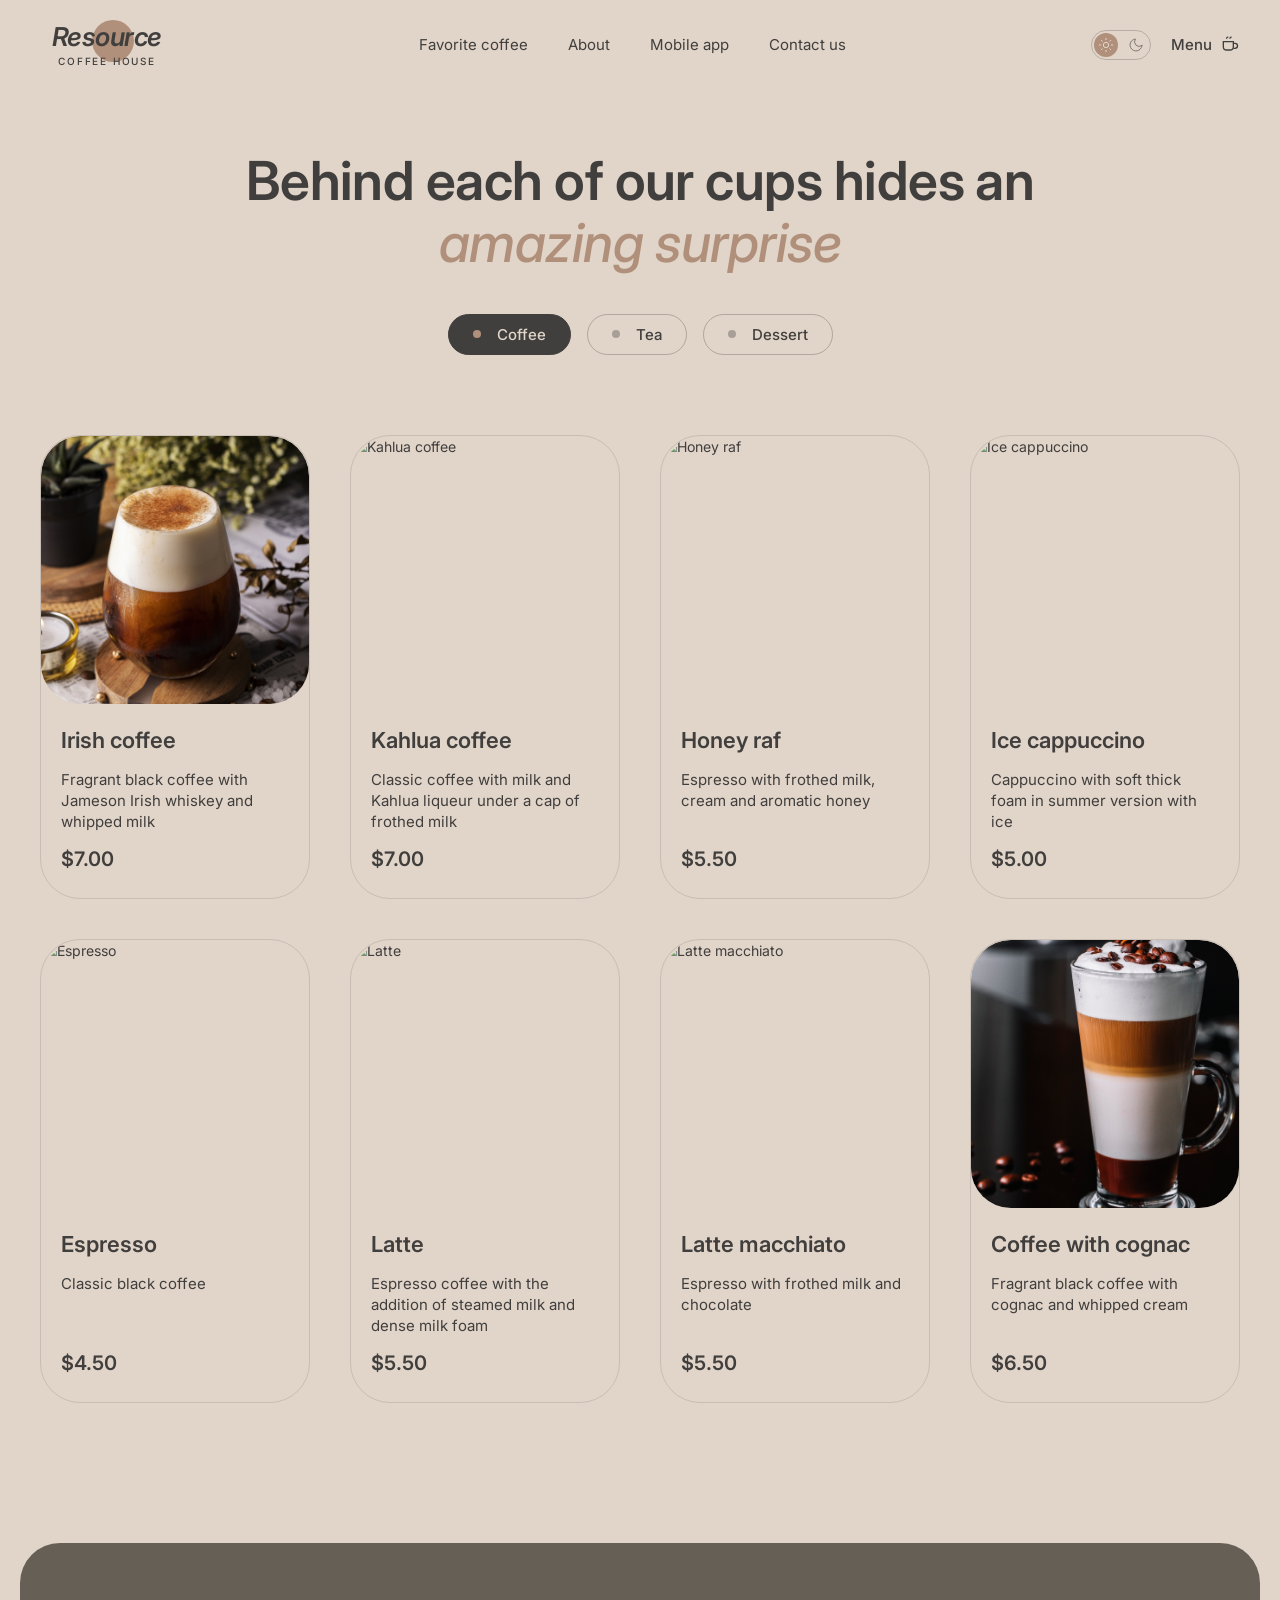
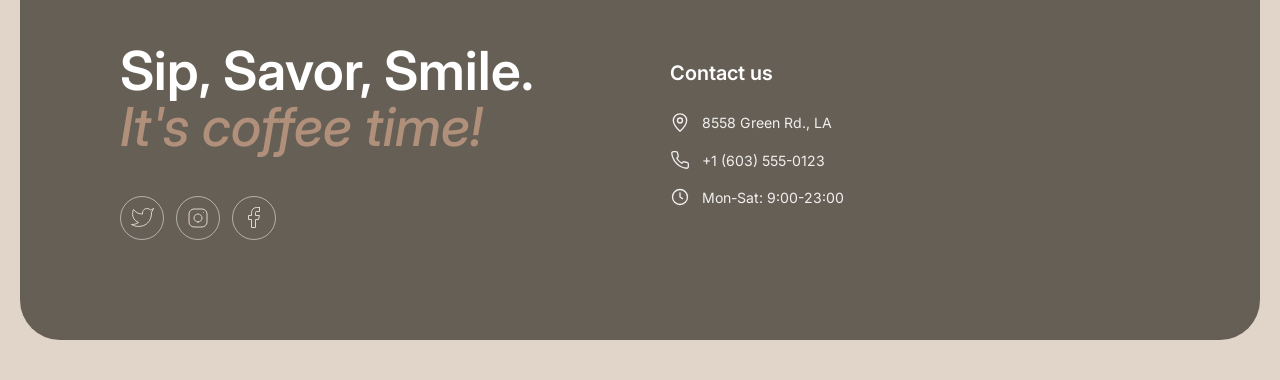
==== menu.html @ ab8a62c1 "fix: fixed link img" ====
<!doctype html>
<html lang="en" data-theme="light">
  <head>
    <meta charset="UTF-8" />
    <meta name="viewport" content="width=device-width, initial-scale=1.0" />
    <link rel="stylesheet" href="css/style.css" />
    <link rel="icon" type="image/ico" href="img/favicon-menu.ico" />

    <link rel="preconnect" href="https://fonts.googleapis.com" />
    <link rel="preconnect" href="https://fonts.gstatic.com" crossorigin />
    <link
      href="https://fonts.googleapis.com/css2?family=Inter:ital,wght@0,400;0,500;0,600;1,400;1,500;1,600&display=swap"
      rel="stylesheet"
    />

    <title>Menu — Coffee House</title>
  </head>

  <body>
    <!-- HEADER (тот же, что на главной; уберите aria-current, если не нужен) -->
    <header class="header" id="header">
      <div class="header__container container">
        <a
          href="index.html"
          class="header__logo"
          aria-label="Coffee House — на главную"
        >
          <span class="header__logo-name">Resource</span>
          <span class="header__logo-sub">coffee house</span>
        </a>

        <nav class="nav" id="nav" aria-label="Основная навигация">
          <ul class="nav__list">
            <li class="nav__item">
              <a href="menu.html" class="nav__link">Favorite coffee</a>
            </li>
            <li class="nav__item">
              <a href="index.html#about" class="nav__link">About</a>
            </li>
            <li class="nav__item">
              <a href="index.html#app" class="nav__link">Mobile app</a>
            </li>
            <li class="nav__item">
              <a href="index.html#contacts" class="nav__link">Contact us</a>
            </li>
            <li class="nav__item nav__item--menu">
              <a href="menu.html" class="nav__link" aria-label="Перейти в меню">
                <span class="header__menu-text">Menu</span>
                <svg
                  class="header__menu-icon header__menu-icon--cup"
                  width="20"
                  height="20"
                  viewBox="0 0 24 24"
                  fill="none"
                  aria-hidden="true"
                >
                  <path
                    d="M4 8h12v6a4 4 0 0 1-4 4H8a4 4 0 0 1-4-4V8z"
                    stroke="currentColor"
                    stroke-width="1.6"
                  />
                  <path
                    d="M16 10h2a3 3 0 0 1 0 6h-2"
                    stroke="currentColor"
                    stroke-width="1.6"
                  />
                  <path
                    d="M8 4c0-.8.6-1.5 1.5-1.5M12 4c0-.8.6-1.5 1.5-1.5"
                    stroke="currentColor"
                    stroke-width="1.4"
                    stroke-linecap="round"
                  />
                </svg>
              </a>
            </li>
          </ul>
        </nav>

        <div class="header__actions">
          <button
            class="theme-toggle"
            type="button"
            aria-label="Переключить тему"
            aria-pressed="false"
          >
            <span class="theme-toggle__track"
              ><span class="theme-toggle__thumb"></span
            ></span>
            <span class="theme-toggle__icons" aria-hidden="true">
              <svg
                class="theme-toggle__icon theme-toggle__icon--sun"
                width="16"
                height="16"
                viewBox="0 0 24 24"
                fill="none"
              >
                <circle
                  cx="12"
                  cy="12"
                  r="4"
                  stroke="currentColor"
                  stroke-width="1.5"
                />
                <path
                  d="M12 2v2M12 20v2M4.93 4.93l1.41 1.41M17.66 17.66l1.41 1.41M2 12h2M20 12h2M4.93 19.07l1.41-1.41M17.66 6.34l1.41-1.41"
                  stroke="currentColor"
                  stroke-width="1.5"
                  stroke-linecap="round"
                />
              </svg>
              <svg
                class="theme-toggle__icon theme-toggle__icon--moon"
                width="16"
                height="16"
                viewBox="0 0 24 24"
                fill="none"
              >
                <path
                  d="M21 12.79A9 9 0 1 1 11.21 3 7 7 0 0 0 21 12.79z"
                  stroke="currentColor"
                  stroke-width="1.5"
                  stroke-linecap="round"
                  stroke-linejoin="round"
                />
              </svg>
            </span>
          </button>
          <!-- 1) Десктоп: ссылка «Menu + чашка» (видна только ≥769px) -->
          <a
            href="menu.html"
            class="header__menu-link"
            aria-label="Перейти в меню"
          >
            <span class="header__menu-text">Menu</span>
            <svg
              class="header__menu-icon header__menu-icon--cup"
              width="20"
              height="20"
              viewBox="0 0 24 24"
              fill="none"
              aria-hidden="true"
            >
              <path
                d="M4 8h12v6a4 4 0 0 1-4 4H8a4 4 0 0 1-4-4V8z"
                stroke="currentColor"
                stroke-width="1.6"
              />
              <path
                d="M16 10h2a3 3 0 0 1 0 6h-2"
                stroke="currentColor"
                stroke-width="1.6"
              />
              <path
                d="M8 4c0-.8.6-1.5 1.5-1.5M12 4c0-.8.6-1.5 1.5-1.5"
                stroke="currentColor"
                stroke-width="1.4"
                stroke-linecap="round"
              />
            </svg>
          </a>

          <!-- 2) Мобиле/планшет: кнопка-бургер в круге (видна только ≤768px) -->
          <button
            type="button"
            class="header__burger"
            aria-label="Открыть меню навигации"
            aria-expanded="false"
            aria-controls="nav"
          >
            <svg
              class="header__burger-icon"
              width="18"
              height="14"
              viewBox="0 0 20 14"
              fill="none"
              aria-hidden="true"
            >
              <line
                class="header__burger-line header__burger-line--top"
                x1="1"
                y1="1"
                x2="19"
                y2="1"
                stroke="currentColor"
                stroke-width="1.6"
                stroke-linecap="round"
              />
              <line
                class="header__burger-line header__burger-line--mid"
                x1="1"
                y1="7"
                x2="19"
                y2="7"
                stroke="currentColor"
                stroke-width="1.6"
                stroke-linecap="round"
              />
              <line
                class="header__burger-line header__burger-line--bottom"
                x1="1"
                y1="13"
                x2="19"
                y2="13"
                stroke="currentColor"
                stroke-width="1.6"
                stroke-linecap="round"
              />
            </svg>
          </button>
        </div>
      </div>
    </header>

    <main>
      <!-- PAGE HEADER (заголовок и табы) -->
      <section class="menu-page" aria-labelledby="menu-page-title">
        <div class="container">
          <h1 class="menu-page__title" id="menu-page-title">
            Behind each of our cups hides an <em>amazing surprise</em>
          </h1>

          <!-- ТАБЫ -->
          <div class="tabs" data-tabs>
            <!-- Кнопки-табы -->
            <div class="tabs__nav" role="tablist" aria-label="Категории меню">
              <button
                class="tabs__btn is-active"
                type="button"
                role="tab"
                id="tab-coffee"
                aria-selected="true"
                aria-controls="panel-coffee"
                data-tab="coffee"
              >
                <span class="tabs__icon" aria-hidden="true"></span>
                Coffee
              </button>

              <button
                class="tabs__btn"
                type="button"
                role="tab"
                id="tab-tea"
                aria-selected="false"
                aria-controls="panel-tea"
                data-tab="tea"
                tabindex="-1"
              >
                <span class="tabs__icon" aria-hidden="true"></span>
                Tea
              </button>

              <button
                class="tabs__btn"
                type="button"
                role="tab"
                id="tab-dessert"
                aria-selected="false"
                aria-controls="panel-dessert"
                data-tab="dessert"
                tabindex="-1"
              >
                <span class="tabs__icon" aria-hidden="true"></span>
                Dessert
              </button>
            </div>

            <!-- ПАНЕЛИ -->

            <!-- Coffee -->
            <div
              class="tabs__panel is-active"
              id="panel-coffee"
              role="tabpanel"
              aria-labelledby="tab-coffee"
            >
              <ul class="menu-grid">
                <!-- 8 карточек Coffee -->
                <li
                  class="menu-card"
                  role="button"
                  tabindex="0"
                  data-modal-open
                  data-name="Irish coffee"
                  data-desc="Fragrant black coffee with Jameson Irish whiskey and whipped milk"
                  data-price="$7.00"
                  data-img="img/menu/coffee/irish-coffee.png"
                  data-sizes='["200 ml","300 ml","400 ml"]'
                  data-additives='["Sugar","Cinnamon","Syrup"]'
                  data-note="The cost is not final. Download our mobile app to see the final price and place your order. Earn loyalty points and enjoy your favorite coffee with up to 20% discount."
                >
                  <div class="menu-card__img-wrap">
                    <img
                      class="menu-card__img"
                      src="./img/menu/coffee/Irish-coffee.png"
                      alt="Irish coffee"
                      width="310"
                      height="310"
                      loading="lazy"
                    />
                  </div>
                  <div class="menu-card__body">
                    <h3 class="menu-card__title">Irish coffee</h3>
                    <p class="menu-card__desc">
                      Fragrant black coffee with Jameson Irish whiskey and
                      whipped milk
                    </p>
                    <p class="menu-card__price">$7.00</p>
                  </div>
                </li>

                <li
                  class="menu-card"
                  role="button"
                  tabindex="0"
                  data-modal-open
                  data-name="Irish coffee"
                  data-desc="Fragrant black coffee with Jameson Irish whiskey and whipped milk"
                  data-price="$7.00"
                  data-img="img/menu/coffee/irish-coffee.png"
                  data-sizes='["200 ml","300 ml","400 ml"]'
                  data-additives='["Sugar","Cinnamon","Syrup"]'
                  data-note="The cost is not final. Download our mobile app to see the final price and place your order. Earn loyalty points and enjoy your favorite coffee with up to 20% discount."
                >
                  <div class="menu-card__img-wrap">
                    <img
                      class="menu-card__img"
                      src="./img/menu/coffee/kahlua-coffee.png"
                      alt="Kahlua coffee"
                      width="310"
                      height="310"
                      loading="lazy"
                    />
                  </div>
                  <div class="menu-card__body">
                    <h3 class="menu-card__title">Kahlua coffee</h3>
                    <p class="menu-card__desc">
                      Classic coffee with milk and Kahlua liqueur under a cap of
                      frothed milk
                    </p>
                    <p class="menu-card__price">$7.00</p>
                  </div>
                </li>

                <li
                  class="menu-card"
                  role="button"
                  tabindex="0"
                  data-modal-open
                  data-name="Irish coffee"
                  data-desc="Fragrant black coffee with Jameson Irish whiskey and whipped milk"
                  data-price="$7.00"
                  data-img="img/menu/coffee/irish-coffee.png"
                  data-sizes='["200 ml","300 ml","400 ml"]'
                  data-additives='["Sugar","Cinnamon","Syrup"]'
                  data-note="The cost is not final. Download our mobile app to see the final price and place your order. Earn loyalty points and enjoy your favorite coffee with up to 20% discount."
                >
                  <div class="menu-card__img-wrap">
                    <img
                      class="menu-card__img"
                      src="./img/menu/coffee/honey-raf.png"
                      alt="Honey raf"
                      width="310"
                      height="310"
                      loading="lazy"
                    />
                  </div>
                  <div class="menu-card__body">
                    <h3 class="menu-card__title">Honey raf</h3>
                    <p class="menu-card__desc">
                      Espresso with frothed milk, cream and aromatic honey
                    </p>
                    <p class="menu-card__price">$5.50</p>
                  </div>
                </li>

                <li
                  class="menu-card"
                  role="button"
                  tabindex="0"
                  data-modal-open
                  data-name="Irish coffee"
                  data-desc="Fragrant black coffee with Jameson Irish whiskey and whipped milk"
                  data-price="$7.00"
                  data-img="img/menu/coffee/irish-coffee.png"
                  data-sizes='["200 ml","300 ml","400 ml"]'
                  data-additives='["Sugar","Cinnamon","Syrup"]'
                  data-note="The cost is not final. Download our mobile app to see the final price and place your order. Earn loyalty points and enjoy your favorite coffee with up to 20% discount."
                >
                  <div class="menu-card__img-wrap">
                    <img
                      class="menu-card__img"
                      src="./img/menu/coffee/ice-cappuccino.png"
                      alt="Ice cappuccino"
                      width="310"
                      height="310"
                      loading="lazy"
                    />
                  </div>
                  <div class="menu-card__body">
                    <h3 class="menu-card__title">Ice cappuccino</h3>
                    <p class="menu-card__desc">
                      Cappuccino with soft thick foam in summer version with ice
                    </p>
                    <p class="menu-card__price">$5.00</p>
                  </div>
                </li>

                <li
                  class="menu-card"
                  role="button"
                  tabindex="0"
                  data-modal-open
                  data-name="Irish coffee"
                  data-desc="Fragrant black coffee with Jameson Irish whiskey and whipped milk"
                  data-price="$7.00"
                  data-img="img/menu/coffee/irish-coffee.png"
                  data-sizes='["200 ml","300 ml","400 ml"]'
                  data-additives='["Sugar","Cinnamon","Syrup"]'
                  data-note="The cost is not final. Download our mobile app to see the final price and place your order. Earn loyalty points and enjoy your favorite coffee with up to 20% discount."
                >
                  <div class="menu-card__img-wrap">
                    <img
                      class="menu-card__img"
                      src="./img/menu/coffee/espresso.png"
                      alt="Espresso"
                      width="310"
                      height="310"
                      loading="lazy"
                    />
                  </div>
                  <div class="menu-card__body">
                    <h3 class="menu-card__title">Espresso</h3>
                    <p class="menu-card__desc">Classic black coffee</p>
                    <p class="menu-card__price">$4.50</p>
                  </div>
                </li>

                <li
                  class="menu-card"
                  role="button"
                  tabindex="0"
                  data-modal-open
                  data-name="Irish coffee"
                  data-desc="Fragrant black coffee with Jameson Irish whiskey and whipped milk"
                  data-price="$7.00"
                  data-img="img/menu/coffee/irish-coffee.png"
                  data-sizes='["200 ml","300 ml","400 ml"]'
                  data-additives='["Sugar","Cinnamon","Syrup"]'
                  data-note="The cost is not final. Download our mobile app to see the final price and place your order. Earn loyalty points and enjoy your favorite coffee with up to 20% discount."
                >
                  <div class="menu-card__img-wrap">
                    <img
                      class="menu-card__img"
                      src="./img/menu/coffee/latte.png"
                      alt="Latte"
                      width="310"
                      height="310"
                      loading="lazy"
                    />
                  </div>
                  <div class="menu-card__body">
                    <h3 class="menu-card__title">Latte</h3>
                    <p class="menu-card__desc">
                      Espresso coffee with the addition of steamed milk and
                      dense milk foam
                    </p>
                    <p class="menu-card__price">$5.50</p>
                  </div>
                </li>

                <li
                  class="menu-card"
                  role="button"
                  tabindex="0"
                  data-modal-open
                  data-name="Irish coffee"
                  data-desc="Fragrant black coffee with Jameson Irish whiskey and whipped milk"
                  data-price="$7.00"
                  data-img="img/menu/coffee/irish-coffee.png"
                  data-sizes='["200 ml","300 ml","400 ml"]'
                  data-additives='["Sugar","Cinnamon","Syrup"]'
                  data-note="The cost is not final. Download our mobile app to see the final price and place your order. Earn loyalty points and enjoy your favorite coffee with up to 20% discount."
                >
                  <div class="menu-card__img-wrap">
                    <img
                      class="menu-card__img"
                      src="./img/menu/coffee/latte-macchiato.png"
                      alt="Latte macchiato"
                      width="310"
                      height="310"
                      loading="lazy"
                    />
                  </div>
                  <div class="menu-card__body">
                    <h3 class="menu-card__title">Latte macchiato</h3>
                    <p class="menu-card__desc">
                      Espresso with frothed milk and chocolate
                    </p>
                    <p class="menu-card__price">$5.50</p>
                  </div>
                </li>

                <li
                  class="menu-card"
                  role="button"
                  tabindex="0"
                  data-modal-open
                  data-name="Irish coffee"
                  data-desc="Fragrant black coffee with Jameson Irish whiskey and whipped milk"
                  data-price="$7.00"
                  data-img="img/menu/coffee/irish-coffee.png"
                  data-sizes='["200 ml","300 ml","400 ml"]'
                  data-additives='["Sugar","Cinnamon","Syrup"]'
                  data-note="The cost is not final. Download our mobile app to see the final price and place your order. Earn loyalty points and enjoy your favorite coffee with up to 20% discount."
                >
                  <div class="menu-card__img-wrap">
                    <img
                      class="menu-card__img"
                      src="./img/menu/coffee/Coffee-with-cognac.png"
                      alt="Coffee with cognac"
                      width="310"
                      height="310"
                      loading="lazy"
                    />
                  </div>
                  <div class="menu-card__body">
                    <h3 class="menu-card__title">Coffee with cognac</h3>
                    <p class="menu-card__desc">
                      Fragrant black coffee with cognac and whipped cream
                    </p>
                    <p class="menu-card__price">$6.50</p>
                  </div>
                </li>
              </ul>
            </div>

            <!-- Tea -->
            <div
              class="tabs__panel"
              id="panel-tea"
              role="tabpanel"
              aria-labelledby="tab-tea"
              hidden
            >
              <ul class="menu-grid">
                <!-- Moroccан -->
                <li class="menu-card">
                  <div class="menu-card__img-wrap">
                    <img
                      class="menu-card__img"
                      src="img/menu/tea/moroccan.png"
                      alt="Moroccan tea"
                      width="310"
                      height="310"
                      loading="lazy"
                    />
                  </div>
                  <div class="menu-card__body">
                    <h3 class="menu-card__title">Moroccan</h3>
                    <p class="menu-card__desc">
                      Fragrant black tea with the addition of tangerine,
                      cinnamon, honey, lemon and mint
                    </p>
                    <p class="menu-card__price">$4.50</p>
                  </div>
                </li>

                <li
                  class="menu-card"
                  role="button"
                  tabindex="0"
                  data-modal-open
                  data-name="Irish coffee"
                  data-desc="Fragrant black coffee with Jameson Irish whiskey and whipped milk"
                  data-price="$7.00"
                  data-img="img/menu/coffee/irish-coffee.png"
                  data-sizes='["200 ml","300 ml","400 ml"]'
                  data-additives='["Sugar","Cinnamon","Syrup"]'
                  data-note="The cost is not final. Download our mobile app to see the final price and place your order. Earn loyalty points and enjoy your favorite coffee with up to 20% discount."
                >
                  <div class="menu-card__img-wrap">
                    <img
                      class="menu-card__img"
                      src="img/menu/tea/ginger.png"
                      alt="Ginger tea"
                      width="310"
                      height="310"
                      loading="lazy"
                    />
                  </div>
                  <div class="menu-card__body">
                    <h3 class="menu-card__title">Ginger</h3>
                    <p class="menu-card__desc">
                      Original black tea with fresh ginger, lemon and honey
                    </p>
                    <p class="menu-card__price">$5.00</p>
                  </div>
                </li>

                <li
                  class="menu-card"
                  role="button"
                  tabindex="0"
                  data-modal-open
                  data-name="Irish coffee"
                  data-desc="Fragrant black coffee with Jameson Irish whiskey and whipped milk"
                  data-price="$7.00"
                  data-img="img/menu/coffee/irish-coffee.png"
                  data-sizes='["200 ml","300 ml","400 ml"]'
                  data-additives='["Sugar","Cinnamon","Syrup"]'
                  data-note="The cost is not final. Download our mobile app to see the final price and place your order. Earn loyalty points and enjoy your favorite coffee with up to 20% discount."
                >
                  <div class="menu-card__img-wrap">
                    <img
                      class="menu-card__img"
                      src="img/menu/tea/cranberry.png"
                      alt="Cranberry tea"
                      width="310"
                      height="310"
                      loading="lazy"
                    />
                  </div>
                  <div class="menu-card__body">
                    <h3 class="menu-card__title">Cranberry</h3>
                    <p class="menu-card__desc">
                      Invigorating black tea with cranberry and honey
                    </p>
                    <p class="menu-card__price">$5.00</p>
                  </div>
                </li>

                <li
                  class="menu-card"
                  role="button"
                  tabindex="0"
                  data-modal-open
                  data-name="Irish coffee"
                  data-desc="Fragrant black coffee with Jameson Irish whiskey and whipped milk"
                  data-price="$7.00"
                  data-img="img/menu/coffee/irish-coffee.png"
                  data-sizes='["200 ml","300 ml","400 ml"]'
                  data-additives='["Sugar","Cinnamon","Syrup"]'
                  data-note="The cost is not final. Download our mobile app to see the final price and place your order. Earn loyalty points and enjoy your favorite coffee with up to 20% discount."
                >
                  <div class="menu-card__img-wrap">
                    <img
                      class="menu-card__img"
                      src="img/menu/tea/sea-buckthorn.png"
                      alt="Sea buckthorn tea"
                      width="310"
                      height="310"
                      loading="lazy"
                    />
                  </div>
                  <div class="menu-card__body">
                    <h3 class="menu-card__title">Sea buckthorn</h3>
                    <p class="menu-card__desc">
                      Toning sweet black tea with sea buckthorn, fresh thyme and
                      cinnamon
                    </p>
                    <p class="menu-card__price">$5.50</p>
                  </div>
                </li>
              </ul>
            </div>

            <!-- Dessert -->
            <div
              class="tabs__panel"
              id="panel-dessert"
              role="tabpanel"
              aria-labelledby="tab-dessert"
              hidden
            >
              <ul class="menu-grid">
                <!-- Marble cheesecake -->
                <li
                  class="menu-card"
                  role="button"
                  tabindex="0"
                  data-modal-open
                  data-name="Irish coffee"
                  data-desc="Fragrant black coffee with Jameson Irish whiskey and whipped milk"
                  data-price="$7.00"
                  data-img="img/menu/coffee/irish-coffee.png"
                  data-sizes='["200 ml","300 ml","400 ml"]'
                  data-additives='["Sugar","Cinnamon","Syrup"]'
                  data-note="The cost is not final. Download our mobile app to see the final price and place your order. Earn loyalty points and enjoy your favorite coffee with up to 20% discount."
                >
                  <div class="menu-card__img-wrap">
                    <img
                      class="menu-card__img"
                      src="img/menu/dessert/marble-cheesecake.png"
                      alt="Marble cheesecake"
                      width="310"
                      height="310"
                      loading="lazy"
                    />
                  </div>
                  <div class="menu-card__body">
                    <h3 class="menu-card__title">Marble cheesecake</h3>
                    <p class="menu-card__desc">
                      Philadelphia cheese with lemon zest on a light sponge cake
                      and red currant jam
                    </p>
                    <p class="menu-card__price">$3.50</p>
                  </div>
                </li>

                <li
                  class="menu-card"
                  role="button"
                  tabindex="0"
                  data-modal-open
                  data-name="Irish coffee"
                  data-desc="Fragrant black coffee with Jameson Irish whiskey and whipped milk"
                  data-price="$7.00"
                  data-img="img/menu/coffee/irish-coffee.png"
                  data-sizes='["200 ml","300 ml","400 ml"]'
                  data-additives='["Sugar","Cinnamon","Syrup"]'
                  data-note="The cost is not final. Download our mobile app to see the final price and place your order. Earn loyalty points and enjoy your favorite coffee with up to 20% discount."
                >
                  <div class="menu-card__img-wrap">
                    <img
                      class="menu-card__img"
                      src="img/menu/dessert/red-velvet.png"
                      alt="Red velvet"
                      width="310"
                      height="310"
                      loading="lazy"
                    />
                  </div>
                  <div class="menu-card__body">
                    <h3 class="menu-card__title">Red velvet</h3>
                    <p class="menu-card__desc">
                      Layer cake with cream cheese frosting
                    </p>
                    <p class="menu-card__price">$4.00</p>
                  </div>
                </li>

                <li
                  class="menu-card"
                  role="button"
                  tabindex="0"
                  data-modal-open
                  data-name="Irish coffee"
                  data-desc="Fragrant black coffee with Jameson Irish whiskey and whipped milk"
                  data-price="$7.00"
                  data-img="img/menu/coffee/irish-coffee.png"
                  data-sizes='["200 ml","300 ml","400 ml"]'
                  data-additives='["Sugar","Cinnamon","Syrup"]'
                  data-note="The cost is not final. Download our mobile app to see the final price and place your order. Earn loyalty points and enjoy your favorite coffee with up to 20% discount."
                >
                  <div class="menu-card__img-wrap">
                    <img
                      class="menu-card__img"
                      src="img/menu/dessert/cheesecakes.png"
                      alt="Cheesecakes"
                      width="310"
                      height="310"
                      loading="lazy"
                    />
                  </div>
                  <div class="menu-card__body">
                    <h3 class="menu-card__title">Cheesecakes</h3>
                    <p class="menu-card__desc">
                      Soft cottage cheese pancakes with sour cream and fresh
                      berries and sprinkled with powdered sugar
                    </p>
                    <p class="menu-card__price">$4.50</p>
                  </div>
                </li>

                <li
                  class="menu-card"
                  role="button"
                  tabindex="0"
                  data-modal-open
                  data-name="Irish coffee"
                  data-desc="Fragrant black coffee with Jameson Irish whiskey and whipped milk"
                  data-price="$7.00"
                  data-img="img/menu/coffee/irish-coffee.png"
                  data-sizes='["200 ml","300 ml","400 ml"]'
                  data-additives='["Sugar","Cinnamon","Syrup"]'
                  data-note="The cost is not final. Download our mobile app to see the final price and place your order. Earn loyalty points and enjoy your favorite coffee with up to 20% discount."
                >
                  <div class="menu-card__img-wrap">
                    <img
                      class="menu-card__img"
                      src="img/menu/dessert/creme-brulee.png"
                      alt="Creme brulee"
                      width="310"
                      height="310"
                      loading="lazy"
                    />
                  </div>
                  <div class="menu-card__body">
                    <h3 class="menu-card__title">Creme brulee</h3>
                    <p class="menu-card__desc">
                      Delicate creamy dessert in a caramel basket with wild
                      berries
                    </p>
                    <p class="menu-card__price">$4.00</p>
                  </div>
                </li>
                <li class="menu-card">
                  <div class="menu-card__img-wrap">
                    <img
                      class="menu-card__img"
                      src="img/menu/dessert/pancakes.png"
                      alt="Cheesecakes"
                      width="310"
                      height="310"
                      loading="lazy"
                    />
                  </div>
                  <div class="menu-card__body">
                    <h3 class="menu-card__title">Pancakes</h3>
                    <p class="menu-card__desc">
                      Tender pancakes with strawberry jam and fresh strawberries
                    </p>
                    <p class="menu-card__price">$4.50</p>
                  </div>
                </li>
                <li
                  class="menu-card"
                  role="button"
                  tabindex="0"
                  data-modal-open
                  data-name="Irish coffee"
                  data-desc="Fragrant black coffee with Jameson Irish whiskey and whipped milk"
                  data-price="$7.00"
                  data-img="img/menu/coffee/irish-coffee.png"
                  data-sizes='["200 ml","300 ml","400 ml"]'
                  data-additives='["Sugar","Cinnamon","Syrup"]'
                  data-note="The cost is not final. Download our mobile app to see the final price and place your order. Earn loyalty points and enjoy your favorite coffee with up to 20% discount."
                >
                  <div class="menu-card__img-wrap">
                    <img
                      class="menu-card__img"
                      src="img/menu/dessert/honey-cake.png"
                      alt="honey-cake"
                      width="310"
                      height="310"
                      loading="lazy"
                    />
                  </div>
                  <div class="menu-card__body">
                    <h3 class="menu-card__title">Honey cake</h3>
                    <p class="menu-card__desc">
                      Classic honey cake with delicate custard
                    </p>
                    <p class="menu-card__price">$4.50</p>
                  </div>
                </li>
                <li
                  class="menu-card"
                  role="button"
                  tabindex="0"
                  data-modal-open
                  data-name="Irish coffee"
                  data-desc="Fragrant black coffee with Jameson Irish whiskey and whipped milk"
                  data-price="$7.00"
                  data-img="img/menu/coffee/irish-coffee.png"
                  data-sizes='["200 ml","300 ml","400 ml"]'
                  data-additives='["Sugar","Cinnamon","Syrup"]'
                  data-note="The cost is not final. Download our mobile app to see the final price and place your order. Earn loyalty points and enjoy your favorite coffee with up to 20% discount."
                >
                  <div class="menu-card__img-wrap">
                    <img
                      class="menu-card__img"
                      src="img/menu/dessert/cheesecakes.png"
                      alt="Cheesecakes"
                      width="310"
                      height="310"
                      loading="lazy"
                    />
                  </div>
                  <div class="menu-card__body">
                    <h3 class="menu-card__title">Chocolate cake</h3>
                    <p class="menu-card__desc">
                      Cake with hot chocolate filling and nuts with dried
                      apricots
                    </p>
                    <p class="menu-card__price">$5.50</p>
                  </div>
                </li>
                <li
                  class="menu-card"
                  role="button"
                  tabindex="0"
                  data-modal-open
                  data-name="Irish coffee"
                  data-desc="Fragrant black coffee with Jameson Irish whiskey and whipped milk"
                  data-price="$7.00"
                  data-img="img/menu/coffee/irish-coffee.png"
                  data-sizes='["200 ml","300 ml","400 ml"]'
                  data-additives='["Sugar","Cinnamon","Syrup"]'
                  data-note="The cost is not final. Download our mobile app to see the final price and place your order. Earn loyalty points and enjoy your favorite coffee with up to 20% discount."
                >
                  <div class="menu-card__img-wrap">
                    <img
                      class="menu-card__img"
                      src="img/menu/dessert/black-forest.png"
                      alt="Cheesecakes"
                      width="310"
                      height="310"
                      loading="lazy"
                    />
                  </div>
                  <div class="menu-card__body">
                    <h3 class="menu-card__title">Black forest</h3>
                    <p class="menu-card__desc">
                      A combination of thin sponge cake with cherry jam and
                      light chocolate mousse
                    </p>
                    <p class="menu-card__price">$6.50</p>
                  </div>
                </li>
              </ul>
            </div>
            <!-- Кнопка "Показать ещё" -->
            <div class="menu-page__more" data-more>
              <button
                type="button"
                class="menu-page__more-btn"
                aria-label="Показать ещё"
                aria-expanded="false"
              >
                <svg
                  class="menu-page__more-icon"
                  width="24"
                  height="24"
                  viewBox="0 0 24 24"
                  fill="none"
                  aria-hidden="true"
                >
                  <path
                    d="M21 12a9 9 0 1 1-3-6.7"
                    stroke="currentColor"
                    stroke-width="1.6"
                    stroke-linecap="round"
                  />
                  <path
                    d="M21 4v5h-5"
                    stroke="currentColor"
                    stroke-width="1.6"
                    stroke-linecap="round"
                    stroke-linejoin="round"
                  />
                </svg>
              </button>
            </div>
          </div>
        </div>
      </section>
    </main>

    <!-- FOOTER — тот же, что на главной -->
    <footer class="footer" id="contacts">
      <div class="container footer__inner">
        <!-- Левая колонка: слоган + соцсети -->
        <div class="footer__left">
          <p class="footer__slogan">
            Sip, Savor, Smile.<br />
            <em>It's coffee time!</em>
          </p>

          <ul class="footer__socials" aria-label="Мы в соцсетях">
            <li>
              <a href="#" class="footer__social" aria-label="Twitter">
                <svg
                  width="23"
                  height="19"
                  viewBox="0 0 23 19"
                  fill="none"
                  xmlns="http://www.w3.org/2000/svg"
                >
                  <path
                    d="M22.5 0.510056C22.5 0.510056 20.4821 1.70217 19.36 2.04006C18.7577 1.34757 17.9573 0.856748 17.067 0.633982C16.1767 0.411216 15.2395 0.467251 14.3821 0.794509C13.5247 1.12177 12.7884 1.70446 12.273 2.46377C11.7575 3.22309 11.4877 4.12239 11.5 5.04006V6.04006C9.74263 6.08562 8.00127 5.69587 6.43101 4.9055C4.86074 4.11513 3.51032 2.94869 2.5 1.51006C2.5 1.51006 -1.5 10.5101 7.5 14.5101C5.44053 15.908 2.98716 16.609 0.5 16.5101C9.5 21.5101 20.5 16.5101 20.5 5.01006C20.4991 4.73151 20.4723 4.45365 20.42 4.18006C21.4406 3.17355 22.5 0.510056 22.5 0.510056Z"
                    stroke="#E1D4C9"
                    stroke-linecap="round"
                    stroke-linejoin="round"
                  />
                </svg>
              </a>
            </li>
            <li>
              <a href="#" class="footer__social" aria-label="Instagram">
                <svg
                  width="24"
                  height="24"
                  viewBox="0 0 24 24"
                  fill="none"
                  xmlns="http://www.w3.org/2000/svg"
                >
                  <path
                    d="M12 16C14.2091 16 16 14.2091 16 12C16 9.79086 14.2091 8 12 8C9.79086 8 8 9.79086 8 12C8 14.2091 9.79086 16 12 16Z"
                    stroke="#E1D4C9"
                    stroke-linecap="round"
                    stroke-linejoin="round"
                  />
                  <path
                    d="M3 16V8C3 5.23858 5.23858 3 8 3H16C18.7614 3 21 5.23858 21 8V16C21 18.7614 18.7614 21 16 21H8C5.23858 21 3 18.7614 3 16Z"
                    stroke="#E1D4C9"
                  />
                  <path
                    d="M17.5 6.51L17.51 6.49889"
                    stroke="#E1D4C9"
                    stroke-linecap="round"
                    stroke-linejoin="round"
                  />
                </svg>
              </a>
            </li>
            <li>
              <a href="#" class="footer__social" aria-label="Facebook">
                <svg
                  width="12"
                  height="21"
                  viewBox="0 0 12 21"
                  fill="none"
                  xmlns="http://www.w3.org/2000/svg"
                >
                  <path
                    d="M11.5 0.5H8.5C7.17392 0.5 5.90215 1.02678 4.96447 1.96447C4.02678 2.90215 3.5 4.17392 3.5 5.5V8.5H0.5V12.5H3.5V20.5H7.5V12.5H10.5L11.5 8.5H7.5V5.5C7.5 5.23478 7.60536 4.98043 7.79289 4.79289C7.98043 4.60536 8.23478 4.5 8.5 4.5H11.5V0.5Z"
                    stroke="#E1D4C9"
                    stroke-linecap="round"
                    stroke-linejoin="round"
                  />
                </svg>
              </a>
            </li>
          </ul>
        </div>

        <!-- Правая колонка: контакты -->
        <div class="footer__contacts">
          <h3 class="footer__title">Contact us</h3>

          <ul class="footer__list">
            <li>
              <svg
                class="footer__icon"
                width="20"
                height="20"
                viewBox="0 0 24 24"
                fill="none"
                aria-hidden="true"
              >
                <path
                  d="M12 22s8-7.58 8-13a8 8 0 1 0-16 0c0 5.42 8 13 8 13z"
                  stroke="currentColor"
                  stroke-width="1.6"
                  stroke-linejoin="round"
                />
                <circle
                  cx="12"
                  cy="9"
                  r="3"
                  stroke="currentColor"
                  stroke-width="1.6"
                />
              </svg>
              <span>8558 Green Rd., LA</span>
            </li>
            <li>
              <svg
                class="footer__icon"
                width="20"
                height="20"
                viewBox="0 0 24 24"
                fill="none"
                aria-hidden="true"
              >
                <path
                  d="M22 16.92v3a2 2 0 0 1-2.18 2 19.79 19.79 0 0 1-8.63-3.07 19.5 19.5 0 0 1-6-6 19.79 19.79 0 0 1-3.07-8.67A2 2 0 0 1 4.11 2h3a2 2 0 0 1 2 1.72c.13.96.36 1.9.7 2.81a2 2 0 0 1-.45 2.11L8.09 9.91a16 16 0 0 0 6 6l1.27-1.27a2 2 0 0 1 2.11-.45c.91.34 1.85.57 2.81.7A2 2 0 0 1 22 16.92z"
                  stroke="currentColor"
                  stroke-width="1.6"
                  stroke-linejoin="round"
                />
              </svg>
              <a href="tel:+16035550123">+1 (603) 555-0123</a>
            </li>
            <li>
              <svg
                class="footer__icon"
                width="20"
                height="20"
                viewBox="0 0 24 24"
                fill="none"
                aria-hidden="true"
              >
                <circle
                  cx="12"
                  cy="12"
                  r="9"
                  stroke="currentColor"
                  stroke-width="1.6"
                />
                <path
                  d="M12 7v5l3 2"
                  stroke="currentColor"
                  stroke-width="1.6"
                  stroke-linecap="round"
                />
              </svg>
              <span>Mon-Sat: 9:00-23:00</span>
            </li>
          </ul>
        </div>
      </div>
    </footer>

    <script src="js/theme.js"></script>
    <script src="js/burger.js"></script>
    <script src="js/slider.js"></script>
    <script src="js/tabs.js"></script>
    <script src="js/menu-more.js"></script>
  </body>
</html>
---- css/style.css ----
:root {
  --color-bg: #E1D4C9;
  --color-text: #403F3D;
  --color-footer: #665F55;
  --color-accent: #B0907A;
  --color-white: #FFFFFF;
  --color-border: rgba(64, 63, 61, .25);
  --color-border-soft: rgba(64, 63, 61, .3);
  --color-hover-bg: rgba(64, 63, 61, .08)
  --color-card-bg: transparent;
  --color-btn-bg: #FFFFFF;
  --color-btn-text: #403F3D;
  --color-card-border: rgba(64, 63, 61, .15);
  --slider-dot-bg: rgba(64, 63, 61, .25);
  --slider-dot-bg-active: #403F3D;
  --hero-overlay: rgba(0, 0, 0, .75);
  --shadow-card: 0 12px 24px rgba(64, 63, 61, .08);
}

[data-theme=dark] {
  --color-bg: #292826;
  --color-text: #E1D4C9;
  --color-footer: #665F55;
  --color-accent: #B0907A;
  --color-white: #FFFFFF;
  --color-border: rgba(225, 212, 201, .25);
  --color-border-soft: rgba(225, 212, 201, .3);
  --color-hover-bg: rgba(225, 212, 201, .08);
  --color-card-bg: transparent;
  --color-btn-bg: #E1D4C9;
  --color-btn-text: #403F3D;
  --color-card-border: rgba(225, 212, 201, .2);
  --slider-dot-bg: rgba(225, 212, 201, .3);
  --slider-dot-bg-active: #E1D4C9;
  --hero-overlay: rgba(0, 0, 0, .55);
  --shadow-card: 0 12px 24px rgba(0, 0, 0, .25);
}

*,
*::before,
*::after {
  box-sizing: border-box;
}

html {
  scroll-behavior: smooth;
}

body {
  margin: 0;
  font-family: "Inter", system-ui, sans-serif;
  font-size: clamp(14px, 1.1vw, 16px);
  line-height: 1.5;
  color: var(--color-text);
  background-color: var(--color-bg);
  -webkit-font-smoothing: antialiased;
  overflow-x: hidden;
  transition: background-color 0.3s ease, color 0.3s ease;
}

.header,
.footer,
.menu-card,
.nav__link,
.header__logo,
.store-btn,
.hero__btn,
.slider__btn,
.slider__dot,
.theme-toggle {
  transition: background-color 0.3s ease, color 0.3s ease, border-color 0.3s ease;
}

img {
  max-width: 100%;
  height: auto;
  display: block;
}

ul, ol {
  margin: 0;
  padding: 0;
  list-style: none;
}

h1, h2, h3, h4, p {
  margin: 0;
}

a {
  color: inherit;
  text-decoration: none;
}

button {
  font-family: inherit;
  cursor: pointer;
  border: none;
  background: none;
  color: inherit;
}

em {
  font-style: italic;
  font-weight: 500;
  color: var(--color-accent);
}

.container {
  width: 100%;
  max-width: 1440px;
  margin: 0 auto;
  padding: 0 40px;
}

@media (max-width: 768px) {
  .container {
    padding: 0 24px;
  }
}
@media (max-width: 380px) {
  .container {
    padding: 0 16px;
  }
}
.header {
  position: relative;
  top: 0;
  z-index: 110;
  background: var(--color-bg);
  padding: 20px 0;
}
.header__container {
  width: 100%;
  max-width: 1440px;
  margin: 0 auto;
  padding: 0 40px;
  display: flex;
  align-items: center;
  justify-content: space-between;
  gap: 40px;
}
.header__logo {
  position: relative;
  display: inline-flex;
  flex-direction: column;
  align-items: center;
  line-height: 1;
  flex-shrink: 0;
  color: var(--color-text);
  text-decoration: none;
  padding: 4px 12px;
}
.header__logo::before {
  content: "";
  position: absolute;
  top: 0;
  right: 40px;
  width: 42px;
  height: 42px;
  background: var(--color-accent);
  border-radius: 50%;
  z-index: 110;
}
.header__logo-name {
  position: relative;
  z-index: 110;
  font-size: 26px;
  font-weight: 600;
  font-style: italic;
  letter-spacing: -0.02em;
  color: var(--color-text);
}
.header__logo-sub {
  position: relative;
  z-index: 110;
  margin-top: 6px;
  font-size: 10px;
  font-weight: 500;
  letter-spacing: 0.18em;
  text-transform: uppercase;
  color: var(--color-text);
}
.header__actions {
  display: flex;
  align-items: center;
  gap: 20px;
  flex-shrink: 0;
}
.header__menu-link {
  display: inline-flex;
  align-items: center;
  gap: 8px;
  padding: 0;
  font-size: 15px;
  font-weight: 500;
  color: var(--color-text);
  text-decoration: none;
  background: none;
  border: none;
  transition: color 0.2s ease;
}
.header__menu-link:hover {
  color: var(--color-accent);
}
.header__menu-link:focus-visible {
  outline: 2px solid var(--color-accent);
  outline-offset: 4px;
  border-radius: 4px;
}
.header__menu-icon {
  flex-shrink: 0;
}
.header__burger {
  display: none;
  align-items: center;
  justify-content: center;
  width: 44px;
  height: 44px;
  border-radius: 50%;
  border: 1px solid var(--color-border-soft);
  background: transparent;
  color: var(--color-text);
  padding: 0;
  cursor: pointer;
  transition: background 0.2s ease, color 0.2s ease, border-color 0.2s ease;
}
.header__burger svg {
  display: block;
}
.header__burger:hover {
  background: var(--color-hover-bg);
  border-color: var(--color-text);
}
.header__burger:focus-visible {
  outline: 2px solid var(--color-accent);
  outline-offset: 3px;
}
.header__burger-icon {
  display: block;
  transition: transform 0.3s ease;
}
.header__burger-line {
  transition: transform 0.3s ease, opacity 0.3s ease;
  transform-origin: 10px 7px;
}
.header__burger.is-active .header__burger-line {
  transform-box: fill-box;
  transform-origin: center;
  transition: transform 0.3s ease, opacity 0.3s ease;
}
.header__burger.is-active .header__burger-line--top {
  transform: translateX(0px) translateY(6px) rotate(45deg);
}
.header__burger.is-active .header__burger-line--mid {
  opacity: 0;
}
.header__burger.is-active .header__burger-line--bottom {
  transform: translateX(0px) translateY(-5px) rotate(-45deg);
}
@media (max-width: 768px) {
  .header {
    padding: 16px 0;
  }
  .header__logo-name {
    font-size: 18px;
  }
  .header__logo-sub {
    font-size: 10px;
  }
  .header__actions {
    gap: 16px;
  }
}
@media (max-width: 380px) {
  .header {
    padding: 14px 0;
  }
  .header__logo-name {
    font-size: 16px;
  }
  .header__logo-sub {
    font-size: 9px;
  }
  .header__actions {
    gap: 12px;
  }
}

.nav__item--menu {
  display: none;
}
.nav__list {
  display: flex;
  align-items: center;
  gap: 40px;
}
.nav__link {
  font-size: 15px;
  font-weight: 400;
  color: var(--color-text);
  position: relative;
  transition: color 0.2s ease;
}
.nav__link::after {
  content: "";
  position: absolute;
  left: 0;
  bottom: -4px;
  width: 100%;
  height: 1px;
  background: var(--color-accent);
  transform: scaleX(0);
  transform-origin: right;
  transition: transform 0.25s ease;
}
.nav__link:hover {
  color: var(--color-accent);
}
.nav__link:hover::after {
  transform: scaleX(1);
  transform-origin: left;
}
.nav__link:focus-visible {
  outline: 2px solid var(--color-accent);
  outline-offset: 4px;
  border-radius: 2px;
}
@media (max-width: 768px) {
  .nav {
    position: fixed;
    top: 0;
    left: 0;
    right: 0;
    bottom: 0;
    z-index: 90;
    background: var(--color-bg);
    padding: 120px 40px 40px;
    transform: translateX(100%);
    transition: transform 0.3s ease;
    overflow-y: auto;
  }
  .nav__item--menu {
    display: block;
    margin-top: 24px;
  }
  .nav__link--menu {
    display: inline-flex;
    align-items: center;
    gap: 10px;
  }
  .nav__link--menu svg {
    display: block;
    flex-shrink: 0;
  }
  .nav__list {
    flex-direction: column;
    align-items: center;
    gap: 20px;
  }
  .nav__link {
    font-size: 24px;
    font-weight: 400;
    line-height: 1.3;
    color: var(--color-text);
    text-align: left;
  }
  .nav__link::after {
    display: none;
  }
  .nav.is-open {
    transform: translateX(0);
  }
}
@media (max-width: 380px) {
  .nav {
    padding: 100px 24px 32px;
  }
  .nav__list {
    gap: 16px;
  }
  .nav__link {
    font-size: 22px;
  }
}

body.no-scroll {
  overflow: hidden;
}
@supports (-webkit-touch-callout: none) {
  body.no-scroll {
    position: fixed;
    width: 100%;
  }
}

.theme-toggle {
  display: inline-flex;
  align-items: center;
  z-index: 110;
  gap: 0;
  padding: 0;
  width: 60px;
  height: 30px;
  border: 1px solid var(--color-border);
  border-radius: 100px;
  background: transparent;
  position: relative;
  cursor: pointer;
  transition: border-color 0.2s ease;
}
.theme-toggle:hover {
  border-color: var(--color-text);
}
.theme-toggle::before {
  content: "";
  position: absolute;
  top: 2px;
  left: 2px;
  width: 24px;
  height: 24px;
  border-radius: 50%;
  background: var(--color-accent);
  transition: transform 0.3s ease;
  z-index: 1;
}
.theme-toggle__icons {
  position: relative;
  z-index: 2;
  display: flex;
  width: 100%;
  height: 100%;
  align-items: center;
  justify-content: space-between;
  padding: 0 6px;
  pointer-events: none;
}
.theme-toggle__icon {
  display: block;
  width: 16px;
  height: 16px;
  transition: color 0.2s ease, opacity 0.2s ease;
}
.theme-toggle__icon--sun {
  color: var(--color-bg);
  opacity: 1;
}
.theme-toggle__icon--moon {
  color: var(--color-text);
  opacity: 0.6;
}
.theme-toggle:focus-visible {
  outline: 2px solid var(--color-accent);
  outline-offset: 4px;
}
@media (max-width: 380px) {
  .theme-toggle {
    width: 50px;
    height: 26px;
  }
  .theme-toggle::before {
    width: 20px;
    height: 20px;
  }
  .theme-toggle__icon {
    width: 14px;
    height: 14px;
  }
}

:root[data-theme=dark] .theme-toggle::before {
  transform: translateX(30px);
}
:root[data-theme=dark] .theme-toggle__icon--sun {
  color: var(--color-text);
  opacity: 0.6;
}
:root[data-theme=dark] .theme-toggle__icon--moon {
  color: var(--color-bg);
  opacity: 1;
}
@media (max-width: 380px) {
  :root[data-theme=dark] .theme-toggle::before {
    transform: translateX(24px);
  }
}

@media (max-width: 768px) {
  .header__menu-link {
    display: none;
  }
  .header__burger {
    display: inline-flex;
    z-index: 110;
  }
}
.hero {
  position: relative;
  margin: 0 20px;
  border-radius: 40px;
  overflow: hidden;
  min-height: 640px;
  display: flex;
  align-items: center;
  background-image: url("../img/hero-coffee.jpg");
  background-size: cover;
  background-position: center;
  background-repeat: no-repeat;
}
.hero::before {
  content: "";
  position: absolute;
  inset: 0;
  background: linear-gradient(90deg, rgba(0, 0, 0, 0.75) 0%, rgba(0, 0, 0, 0.35) 45%, rgba(0, 0, 0, 0) 75%);
  z-index: 1;
}
.hero__inner {
  position: relative;
  z-index: 2;
  max-width: 640px;
  padding: 140px 60px;
}
.hero__title {
  font-size: clamp(36px, 5vw, 72px);
  font-weight: 600;
  line-height: 1.05;
  letter-spacing: 0%;
  color: var(--color-white);
  margin-bottom: 24px;
}
.hero__title em {
  font-style: italic;
  font-weight: 500;
  color: var(--color-accent);
}
.hero__text {
  font-size: clamp(16px, 1.1vw, 16px);
  line-height: 1.5;
  color: rgba(255, 255, 255, 0.8);
  max-width: 480px;
  margin-bottom: 40px;
}
.hero__btn {
  display: inline-block;
  padding: 16px 42px;
  background: var(--color-bg);
  color: var(--color-text);
  font-size: 15px;
  font-weight: 500;
  border-radius: 100px;
  transition: background 0.2s ease, color 0.2s ease, transform 0.2s ease;
}
.hero__btn:hover {
  background: var(--color-accent);
  color: var(--color-white);
}
.hero__btn:active {
  transform: scale(0.97);
}
.hero__btn:focus-visible {
  outline: 2px solid var(--color-white);
  outline-offset: 4px;
}
@media (max-width: 768px) {
  .hero {
    margin: 0 24px;
    min-height: 520px;
    border-radius: 32px;
  }
  .hero::before {
    background: linear-gradient(90deg, rgba(0, 0, 0, 0.7) 0%, rgba(0, 0, 0, 0.35) 60%, rgba(0, 0, 0, 0) 100%);
  }
  .hero__inner {
    max-width: 520px;
    padding: 80px 40px;
  }
  .hero__title {
    font-size: 44px;
    margin-bottom: 20px;
  }
  .hero__text {
    font-size: 15px;
    margin-bottom: 32px;
  }
  .hero__btn {
    padding: 14px 36px;
    font-size: 14px;
  }
}
@media (max-width: 380px) {
  .hero {
    margin: 0 16px;
    min-height: 460px;
    border-radius: 24px;
  }
  .hero::before {
    background: linear-gradient(180deg, rgba(0, 0, 0, 0.45) 0%, rgba(0, 0, 0, 0.75) 100%);
  }
  .hero__inner {
    padding: 56px 24px;
    max-width: 100%;
  }
  .hero__title {
    font-size: 30px;
    line-height: 1.15;
    margin-bottom: 16px;
  }
  .hero__title br {
    display: none;
  }
  .hero__text {
    font-size: 14px;
    margin-bottom: 24px;
  }
  .hero__btn {
    padding: 12px 32px;
    font-size: 14px;
    width: 100%;
    text-align: center;
  }
}

.favorite {
  padding: 100px 0 80px;
}
.favorite__title {
  text-align: center;
  font-size: clamp(28px, 4.2vw, 60px);
  font-weight: 600;
  line-height: 1.1;
  letter-spacing: -0.01em;
  color: var(--color-text);
  margin: 0 auto 60px;
  max-width: 720px;
}
.favorite__title em {
  font-style: italic;
  font-weight: 500;
  color: var(--color-accent);
}
@media (max-width: 768px) {
  .favorite {
    padding: 70px 0 60px;
  }
  .favorite__title {
    margin-bottom: 40px;
  }
}
@media (max-width: 380px) {
  .favorite {
    padding: 50px 0 40px;
  }
  .favorite__title {
    margin-bottom: 28px;
  }
}

.slider {
  position: relative;
  display: flex;
  align-items: center;
  justify-content: space-between;
  gap: 40px;
  padding-bottom: 70px;
}
.slider__viewport {
  flex: 1 1 auto;
  overflow: hidden;
  min-width: 0;
}
.slider__track {
  display: flex;
  transition: transform 0.5s cubic-bezier(0.4, 0, 0.2, 1);
  will-change: transform;
}
.slider__slide {
  flex: 0 0 100%;
  display: flex;
  flex-direction: column;
  align-items: center;
  text-align: center;
  padding: 0 20px;
  user-select: none;
}
.slider__img {
  width: 320px;
  height: 440px;
  object-fit: contain;
  margin-bottom: 24px;
  user-select: none;
  pointer-events: none;
}
.slider__name {
  font-size: clamp(20px, 1.7vw, 24px);
  font-weight: 600;
  color: var(--color-text);
  margin-bottom: 12px;
}
.slider__desc {
  max-width: 460px;
  font-size: clamp(14px, 1.1vw, 16px);
  line-height: 1.45;
  color: var(--color-accent);
  margin-bottom: 16px;
}
.slider__price {
  font-size: clamp(20px, 1.7vw, 24px);
  font-weight: 600;
  color: var(--color-text);
}
.slider__btn {
  flex-shrink: 0;
  width: 48px;
  height: 48px;
  border-radius: 50%;
  border: 1px solid var(--color-border-soft);
  background: transparent;
  color: var(--color-text);
  display: flex;
  align-items: center;
  justify-content: center;
  cursor: pointer;
  transition: background 0.2s ease, color 0.2s ease, border-color 0.2s ease;
}
.slider__btn svg {
  display: block;
}
.slider__btn:hover {
  background: var(--color-text);
  color: var(--color-bg);
  border-color: var(--color-text);
}
.slider__btn:focus-visible {
  outline: 2px solid var(--color-accent);
  outline-offset: 3px;
}
.slider__dots {
  position: absolute;
  left: 50%;
  bottom: 0;
  transform: translateX(-50%);
  display: flex;
  gap: 10px;
}
.slider__dot {
  display: block;
  width: 40px;
  height: 4px;
  padding: 0;
  border: none;
  background: var(--color-footer);
  border-radius: 2px;
  cursor: pointer;
  transition: background 0.2s ease;
}
.slider__dot.is-active {
  background: var(--slider-dot-bg-active);
}
.slider__dot:focus-visible {
  outline: 2px solid var(--color-accent);
  outline-offset: 3px;
}
@media (max-width: 768px) {
  .slider {
    gap: 16px;
    padding-bottom: 60px;
  }
  .slider__btn {
    width: 40px;
    height: 40px;
  }
  .slider__btn svg {
    width: 16px;
    height: 16px;
  }
  .slider__img {
    width: 260px;
    height: 340px;
    margin-bottom: 20px;
  }
  .slider__desc {
    max-width: 380px;
  }
  .slider__dots {
    gap: 8px;
  }
  .slider__dot {
    width: 32px;
  }
}
@media (max-width: 380px) {
  .slider {
    gap: 8px;
    padding-bottom: 48px;
  }
  .slider__slide {
    padding: 0 8px;
  }
  .slider__btn {
    width: 36px;
    height: 36px;
  }
  .slider__btn svg {
    width: 14px;
    height: 14px;
  }
  .slider__img {
    width: 200px;
    height: 260px;
    margin-bottom: 16px;
  }
  .slider__name {
    font-size: 18px;
    margin-bottom: 8px;
  }
  .slider__desc {
    font-size: 13px;
    line-height: 1.4;
    margin-bottom: 12px;
    max-width: 100%;
  }
  .slider__price {
    font-size: 18px;
  }
  .slider__dots {
    gap: 6px;
  }
  .slider__dot {
    width: 24px;
    height: 3px;
  }
}

.about {
  padding: 100px 0;
}
.about__title {
  font-size: clamp(24px, 3.6vw, 52px);
  font-weight: 600;
  line-height: 1.2;
  letter-spacing: -0.01em;
  color: var(--color-text);
  margin-bottom: 60px;
  max-width: 1180px;
}
.about__title em {
  font-style: italic;
  font-weight: 500;
  color: var(--color-accent);
}
.about__gallery {
  display: flex;
  gap: 40px;
  align-items: flex-start;
}
.about__col {
  flex: 1 1 0;
  display: flex;
  flex-direction: column;
  gap: 40px;
  min-width: 0;
}
.about__img {
  display: block;
  width: 100%;
  height: auto;
  object-fit: cover;
  object-position: center;
  border-radius: 16px;
  background-color: rgba(var(--color-text), 0.05);
}
.about__img--tall {
  aspect-ratio: 660/590;
}
.about__img--wide {
  aspect-ratio: 660/430;
}
@media (max-width: 768px) {
  .about {
    padding: 70px 0;
  }
  .about__title {
    margin-bottom: 40px;
  }
  .about__gallery {
    gap: 24px;
  }
  .about__col {
    gap: 24px;
  }
}
@media (max-width: 380px) {
  .about {
    padding: 50px 0;
  }
  .about__title {
    font-size: 22px;
    line-height: 1.3;
    margin-bottom: 28px;
  }
  .about__gallery {
    flex-direction: column;
    gap: 16px;
  }
  .about__col {
    flex: none;
    width: 100%;
    gap: 16px;
  }
  .about__img--tall {
    aspect-ratio: 660/590;
  }
  .about__img--wide {
    aspect-ratio: 660/430;
  }
}

.app {
  padding: 100px 0;
}
.app__inner {
  display: grid;
  grid-template-columns: 1fr 1.1fr;
  align-items: center;
  gap: 60px;
}
.app__content {
  max-width: 540px;
}
.app__title {
  font-size: clamp(28px, 4.2vw, 60px);
  font-weight: 600;
  line-height: 1.1;
  letter-spacing: -0.01em;
  color: var(--color-text);
  margin-bottom: 24px;
}
.app__title em {
  font-style: italic;
  font-weight: 500;
  color: var(--color-accent);
}
.app__title br {
  display: inline;
}
.app__text {
  font-size: clamp(14px, 1.1vw, 16px);
  line-height: 1.5;
  color: var(--color-accent);
  max-width: 460px;
  margin-bottom: 40px;
}
.app__stores {
  display: flex;
  gap: 20px;
  flex-wrap: wrap;
}
.app__phones {
  display: flex;
  justify-content: center;
  align-items: center;
}
.app__phones img {
  display: block;
  width: 100%;
  max-width: 620px;
  height: auto;
}
@media (max-width: 768px) {
  .app {
    padding: 70px 0;
  }
  .app__inner {
    grid-template-columns: 1fr;
    gap: 40px;
    text-align: center;
  }
  .app__content {
    max-width: 100%;
    margin: 0 auto;
  }
  .app__text {
    margin-left: auto;
    margin-right: auto;
  }
  .app__stores {
    justify-content: center;
  }
  .app__phones {
    max-width: 520px;
    margin: 0 auto;
  }
}
@media (max-width: 380px) {
  .app {
    padding: 50px 0;
  }
  .app__title {
    font-size: 28px;
    line-height: 1.15;
  }
  .app__title br {
    display: none;
  }
  .app__text {
    font-size: 14px;
    margin-bottom: 28px;
  }
  .app__stores {
    flex-direction: column;
    align-items: stretch;
    gap: 12px;
  }
  .app__phones {
    max-width: 320px;
  }
}

.store-btn {
  display: inline-flex;
  align-items: center;
  gap: 12px;
  padding: 10px 22px;
  border: 1px solid var(--color-text);
  border-radius: 100px;
  color: var(--color-text);
  text-decoration: none;
  font-size: 15px;
  line-height: 1.1;
  transition: background 0.2s ease, color 0.2s ease, border-color 0.2s ease;
}
.store-btn__icon {
  display: block;
  flex-shrink: 0;
  width: 24px;
  height: 24px;
}
.store-btn__text {
  display: flex;
  flex-direction: column;
  align-items: flex-start;
}
.store-btn__text small {
  display: block;
  font-size: 10px;
  font-weight: 400;
  opacity: 0.7;
  margin-bottom: 1px;
}
.store-btn:hover {
  background: var(--color-text);
  color: var(--color-bg);
  border-color: var(--color-text);
}
.store-btn:hover .store-btn__icon {
  filter: invert(1);
}
.store-btn:focus-visible {
  outline: 2px solid var(--color-accent);
  outline-offset: 4px;
}
@media (max-width: 380px) {
  .store-btn {
    width: 100%;
    justify-content: center;
    padding: 12px 22px;
  }
  .store-btn__text {
    align-items: flex-start;
  }
}

.menu-page {
  padding: 60px 0 100px;
}
.menu-page__title {
  font-size: clamp(28px, 4.2vw, 60px);
  font-weight: 600;
  line-height: 1.15;
  letter-spacing: -0.01em;
  color: var(--color-text);
  text-align: center;
  max-width: 900px;
  margin: 0 auto 40px;
}
.menu-page__title em {
  font-style: italic;
  font-weight: 500;
  color: var(--color-accent);
}
@media (max-width: 768px) {
  .menu-page {
    padding: 40px 0 70px;
  }
  .menu-page__title {
    margin-bottom: 32px;
  }
}
@media (max-width: 380px) {
  .menu-page {
    padding: 32px 0 50px;
  }
  .menu-page__title {
    font-size: 26px;
    margin-bottom: 24px;
  }
}

.menu-grid {
  display: grid;
  grid-template-columns: repeat(4, 1fr);
  gap: 40px;
  padding: 40px 0 0;
}
@media (max-width: 768px) {
  .menu-grid {
    grid-template-columns: repeat(2, 1fr);
    gap: 24px;
  }
}
@media (max-width: 380px) {
  .menu-grid {
    grid-template-columns: 1fr;
    gap: 20px;
  }
}

@media (max-width: 768px) {
  .menu-grid .menu-card.is-hidden {
    display: none;
  }
}
.menu-card {
  display: flex;
  flex-direction: column;
  border: 1px solid var(--color-card-border);
  border-radius: 40px;
  overflow: hidden;
  background: transparent;
  transition: transform 0.25s ease, box-shadow 0.25s ease;
}
.menu-card:hover {
  transform: translateY(-4px);
  box-shadow: 0 12px 24px rgba(var(--color-text), 0.08);
}
.menu-card__img-wrap {
  overflow: hidden;
  border-radius: 40px;
  aspect-ratio: 1/1;
}
.menu-card__img {
  width: 100%;
  height: 100%;
  object-fit: cover;
  display: block;
  transition: transform 0.4s ease;
}
.menu-card:hover .menu-card__img {
  transform: scale(1.04);
}
.menu-card__body {
  padding: 20px 20px 24px;
  display: flex;
  flex-direction: column;
  flex: 1;
}
.menu-card__title {
  font-size: 22px;
  font-weight: 600;
  color: var(--color-text);
  margin: 0 0 12px;
}
.menu-card__desc {
  font-size: 15px;
  line-height: 1.4;
  color: var(--color-text);
  margin: 0 0 12px;
  flex: 1;
}
.menu-card__price {
  font-size: 20px;
  font-weight: 600;
  color: var(--color-text);
  margin: 0;
}
@media (max-width: 768px) {
  .menu-card {
    border-radius: 32px;
  }
  .menu-card__img-wrap {
    border-radius: 32px;
  }
  .menu-card__title {
    font-size: 20px;
  }
  .menu-card__desc {
    font-size: 14px;
  }
  .menu-card__price {
    font-size: 18px;
  }
}
@media (max-width: 380px) {
  .menu-card {
    border-radius: 24px;
  }
  .menu-card__img-wrap {
    border-radius: 24px;
  }
  .menu-card__body {
    padding: 16px 16px 20px;
  }
  .menu-card__title {
    font-size: 18px;
    margin-bottom: 8px;
  }
  .menu-card__desc {
    font-size: 13px;
    margin-bottom: 8px;
  }
  .menu-card__price {
    font-size: 16px;
  }
}

.menu-page__more {
  display: none;
  justify-content: center;
  margin-top: 40px;
}
.menu-page__more-btn {
  display: inline-flex;
  align-items: center;
  justify-content: center;
  width: 60px;
  height: 60px;
  padding: 0;
  border: 1px solid var(--color-border-soft);
  border-radius: 50%;
  background: transparent;
  color: var(--color-text);
  cursor: pointer;
  transition: background 0.2s ease, color 0.2s ease, border-color 0.2s ease, transform 0.3s ease;
}
.menu-page__more-btn svg {
  display: block;
}
.menu-page__more-btn:hover {
  background: var(--color-hover-bg);
  border-color: var(--color-text);
}
.menu-page__more-btn:focus-visible {
  outline: 2px solid var(--color-accent);
  outline-offset: 4px;
}
.menu-page__more-btn[aria-expanded=true] {
  transform: rotate(180deg);
}
@media (max-width: 768px) {
  .menu-page__more {
    margin-top: 24px;
  }
  .menu-page__more-btn {
    width: 48px;
    height: 48px;
  }
  .menu-page__more {
    display: flex;
  }
}
@media (max-width: 380px) {
  .menu-page__more {
    margin-top: 20px;
  }
  .menu-page__more-btn {
    width: 44px;
    height: 44px;
  }
}

.tabs__nav {
  display: flex;
  justify-content: center;
  align-items: center;
  gap: 16px;
  flex-wrap: wrap;
  margin-bottom: 40px;
}
.tabs__btn {
  display: inline-flex;
  align-items: center;
  gap: 8px;
  padding: 10px 24px;
  border: 1px solid var(--color-border-soft);
  border-radius: 100px;
  background: transparent;
  color: var(--color-text);
  font-size: 15px;
  font-weight: 500;
  cursor: pointer;
  transition: background 0.2s ease, color 0.2s ease, border-color 0.2s ease;
}
.tabs__btn::before {
  content: "";
  display: inline-block;
  width: 8px;
  height: 8px;
  border-radius: 50%;
  background: currentColor;
  opacity: 0.35;
  transition: opacity 0.2s ease, background 0.2s ease;
}
.tabs__btn:hover {
  border-color: var(--color-text);
}
.tabs__btn.is-active {
  background: var(--color-text);
  color: var(--color-bg);
  border-color: var(--color-text);
}
.tabs__btn.is-active::before {
  opacity: 1;
  background: var(--color-accent);
}
.tabs__btn:focus-visible {
  outline: 2px solid var(--color-accent);
  outline-offset: 3px;
}
.tabs__panel[hidden] {
  display: none;
}
.tabs__panel:not([hidden]) {
  animation: tabFadeIn 0.3s ease;
}
@media (max-width: 768px) {
  .tabs__nav {
    gap: 10px;
    margin-bottom: 32px;
  }
  .tabs__btn {
    padding: 8px 20px;
    font-size: 14px;
  }
}
@media (max-width: 380px) {
  .tabs__nav {
    gap: 6px;
    margin-bottom: 24px;
    flex-wrap: nowrap;
    overflow-x: auto;
    padding: 0 4px 8px;
    -webkit-overflow-scrolling: touch;
    justify-content: flex-start;
  }
  .tabs__btn {
    flex-shrink: 0;
    padding: 6px 14px;
    font-size: 13px;
  }
  .tabs__btn::before {
    width: 6px;
    height: 6px;
  }
}

@keyframes tabFadeIn {
  from {
    opacity: 0;
    transform: translateY(8px);
  }
  to {
    opacity: 1;
    transform: translateY(0);
  }
}
.footer {
  margin: 40px 20px;
  background: var(--color-footer);
  color: var(--color-white);
  border-radius: 40px;
  padding: 100px 60px;
}
.footer__inner {
  display: grid;
  grid-template-columns: 1fr 1fr;
  gap: 60px;
  align-items: center;
}
.footer__slogan {
  font-size: clamp(28px, 4.2vw, 60px);
  font-weight: 600;
  line-height: 1.05;
  margin-bottom: 40px;
  color: var(--color-white);
}
.footer__slogan em {
  color: var(--color-accent);
}
.footer__socials {
  display: flex;
  gap: 12px;
}
.footer__socials a {
  width: 44px;
  height: 44px;
  border: 1px solid rgba(255, 255, 255, 0.5);
  border-radius: 50%;
  display: flex;
  align-items: center;
  justify-content: center;
  transition: background 0.2s, border-color 0.2s;
}
.footer__socials a:hover {
  background: rgba(255, 255, 255, 0.1);
  border-color: var(--color-white);
}
.footer__title {
  font-size: 20px;
  font-weight: 600;
  margin-bottom: 24px;
}
.footer__list li {
  display: flex;
  align-items: center;
  gap: 12px;
  margin-bottom: 16px;
  font-size: clamp(14px, 1.1vw, 16px);
  color: rgba(255, 255, 255, 0.9);
}
.footer__list li a:hover {
  color: var(--color-accent);
}
@media (max-width: 768px) {
  .footer {
    margin: 32px 24px;
    padding: 60px 40px;
    border-radius: 32px;
  }
  .footer__inner {
    grid-template-columns: 1fr;
    gap: 40px;
  }
}
@media (max-width: 380px) {
  .footer {
    margin: 24px 16px;
    padding: 40px 24px;
    border-radius: 24px;
  }
  .footer__slogan {
    font-size: 26px;
    margin-bottom: 24px;
  }
  .footer__socials a {
    width: 40px;
    height: 40px;
  }
  .footer__title {
    font-size: 18px;
  }
  .footer__list li {
    font-size: 14px;
  }
}

/*# sourceMappingURL=style.css.map */
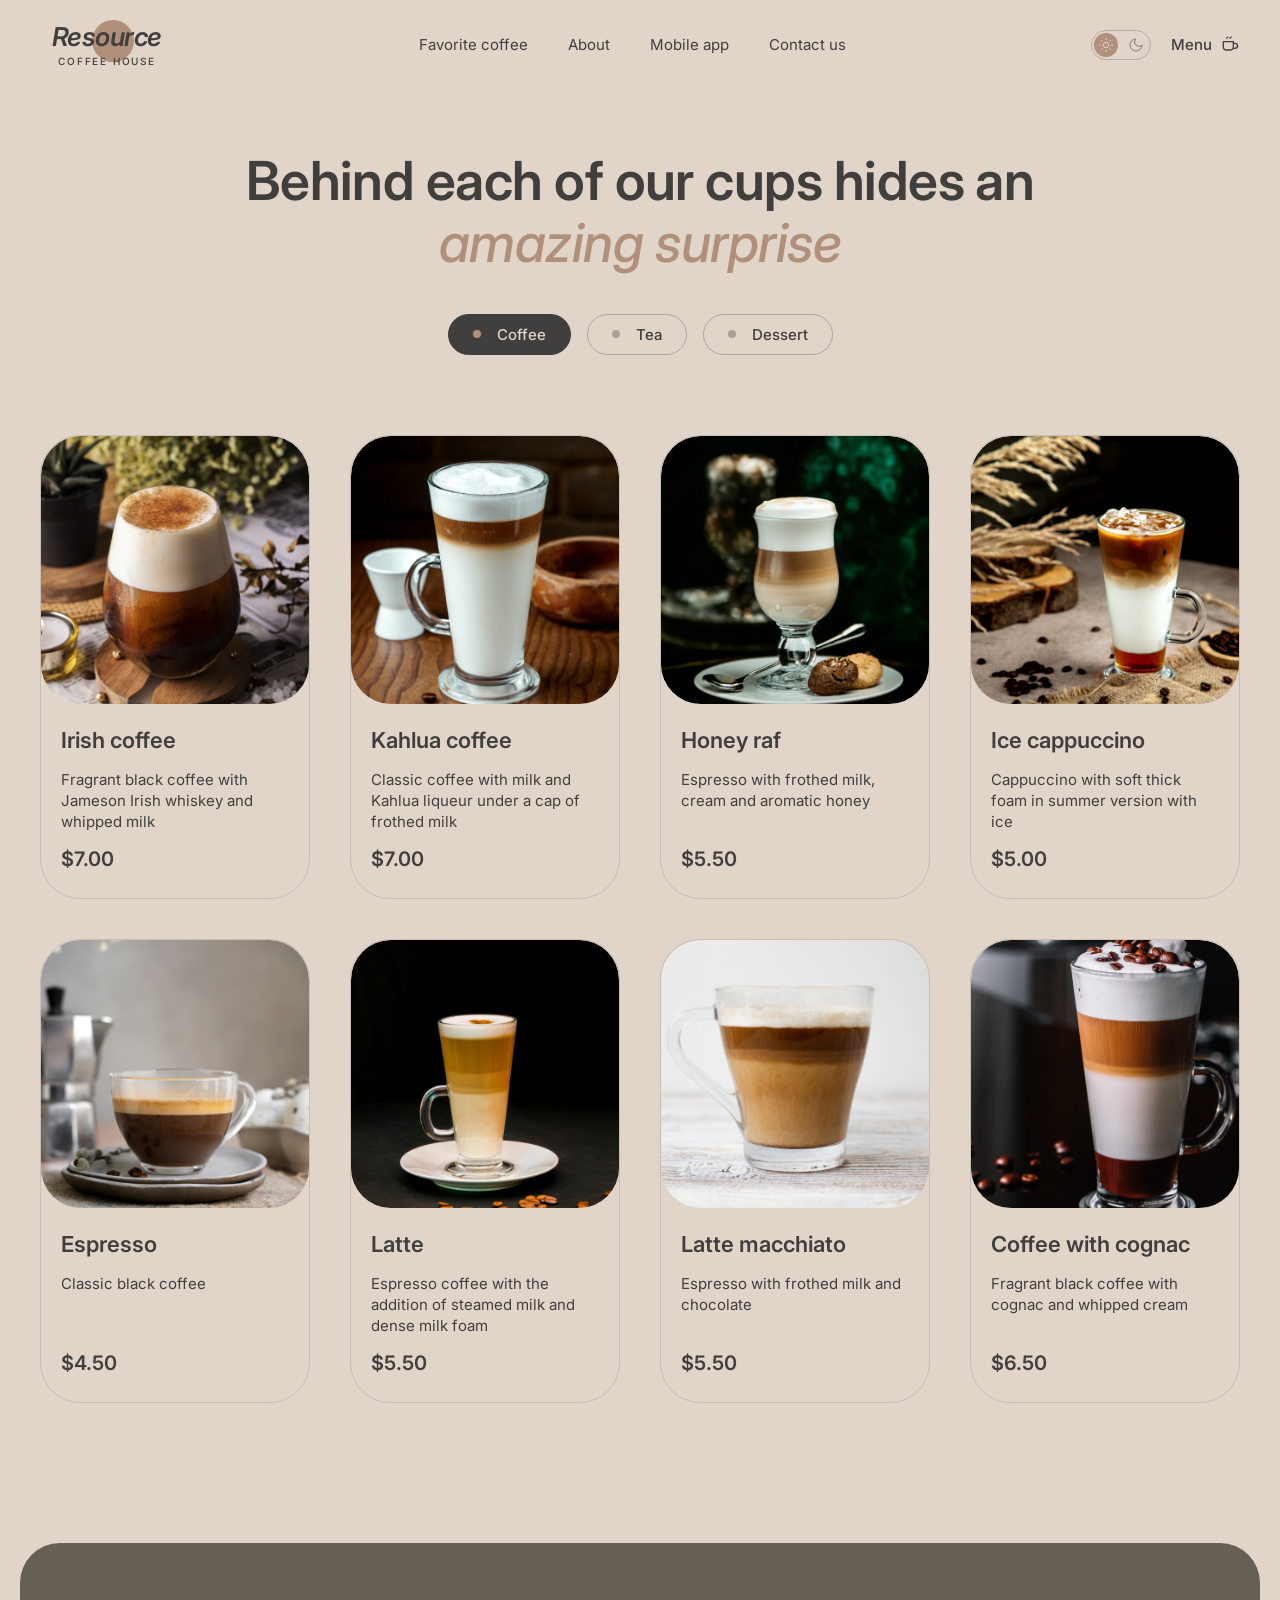
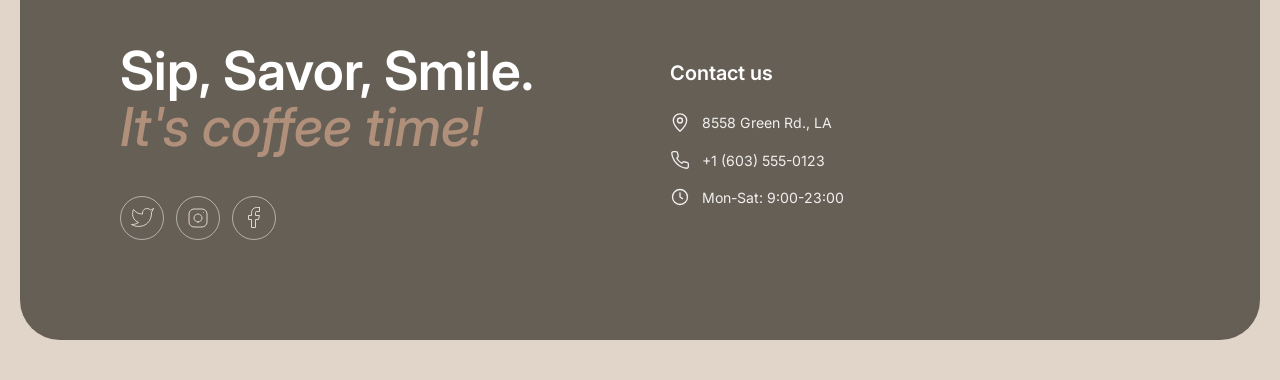
==== commit a6ff65ca: "fix: fexed link img2" ====
--- a/menu.html
+++ b/menu.html
@@ -325,7 +325,7 @@
                   <div class="menu-card__img-wrap">
                     <img
                       class="menu-card__img"
-                      src="./img/menu/coffee/kahlua-coffee.png"
+                      src="./img/menu/coffee/Kahlua-coffee.png"
                       alt="Kahlua coffee"
                       width="310"
                       height="310"
@@ -358,7 +358,7 @@
                   <div class="menu-card__img-wrap">
                     <img
                       class="menu-card__img"
-                      src="./img/menu/coffee/honey-raf.png"
+                      src="./img/menu/coffee/Honey-raf.png"
                       alt="Honey raf"
                       width="310"
                       height="310"
@@ -390,7 +390,7 @@
                   <div class="menu-card__img-wrap">
                     <img
                       class="menu-card__img"
-                      src="./img/menu/coffee/ice-cappuccino.png"
+                      src="./img/menu/coffee/Ice-cappuccino.png"
                       alt="Ice cappuccino"
                       width="310"
                       height="310"
@@ -422,7 +422,7 @@
                   <div class="menu-card__img-wrap">
                     <img
                       class="menu-card__img"
-                      src="./img/menu/coffee/espresso.png"
+                      src="./img/menu/coffee/Espresso.png"
                       alt="Espresso"
                       width="310"
                       height="310"
@@ -452,7 +452,7 @@
                   <div class="menu-card__img-wrap">
                     <img
                       class="menu-card__img"
-                      src="./img/menu/coffee/latte.png"
+                      src="./img/menu//coffee/Latte.png"
                       alt="Latte"
                       width="310"
                       height="310"
@@ -485,7 +485,7 @@
                   <div class="menu-card__img-wrap">
                     <img
                       class="menu-card__img"
-                      src="./img/menu/coffee/latte-macchiato.png"
+                      src="./img/menu/coffee/Latte-macchiato.png"
                       alt="Latte macchiato"
                       width="310"
                       height="310"
@@ -956,6 +956,61 @@
           </div>
         </div>
       </section>
+      <!-- ============================================================
+     МОДАЛЬНОЕ ОКНО ТОВАРА
+     ============================================================ -->
+<div class="modal" id="product-modal" hidden>
+  <div class="modal__overlay" data-modal-close></div>
+
+  <div class="modal__window" role="dialog" aria-modal="true" aria-labelledby="modal-title">
+    <button class="modal__close" type="button" aria-label="Закрыть" data-modal-close>
+      <svg width="18" height="18" viewBox="0 0 24 24" fill="none" aria-hidden="true">
+        <path d="M6 6l12 12M18 6L6 18"
+              stroke="currentColor" stroke-width="1.8" stroke-linecap="round"/>
+      </svg>
+    </button>
+
+    <div class="modal__body">
+
+      <!-- Картинка -->
+      <div class="modal__img-wrap">
+        <img class="modal__img" id="modal-img" src="" alt="">
+      </div>
+
+      <!-- Контент -->
+      <div class="modal__content">
+
+        <h2 class="modal__title" id="modal-title"></h2>
+        <p class="modal__desc" id="modal-desc"></p>
+
+        <!-- Size -->
+        <div class="modal__group" id="modal-size-group">
+          <p class="modal__label">Size</p>
+          <div class="modal__options" id="modal-sizes"></div>
+        </div>
+
+        <!-- Additives -->
+        <div class="modal__group" id="modal-additives-group">
+          <p class="modal__label">Additives</p>
+          <div class="modal__options" id="modal-additives"></div>
+        </div>
+
+        <!-- Total -->
+        <div class="modal__total">
+          <span class="modal__total-label">Total:</span>
+          <span class="modal__total-value" id="modal-total"></span>
+        </div>
+
+        <!-- Note -->
+        <p class="modal__note" id="modal-note"></p>
+
+        <!-- Close button (большая кнопка внизу) -->
+        <button class="modal__btn" type="button" data-modal-close>Close</button>
+
+      </div>
+    </div>
+  </div>
+</div>
     </main>
 
     <!-- FOOTER — тот же, что на главной -->
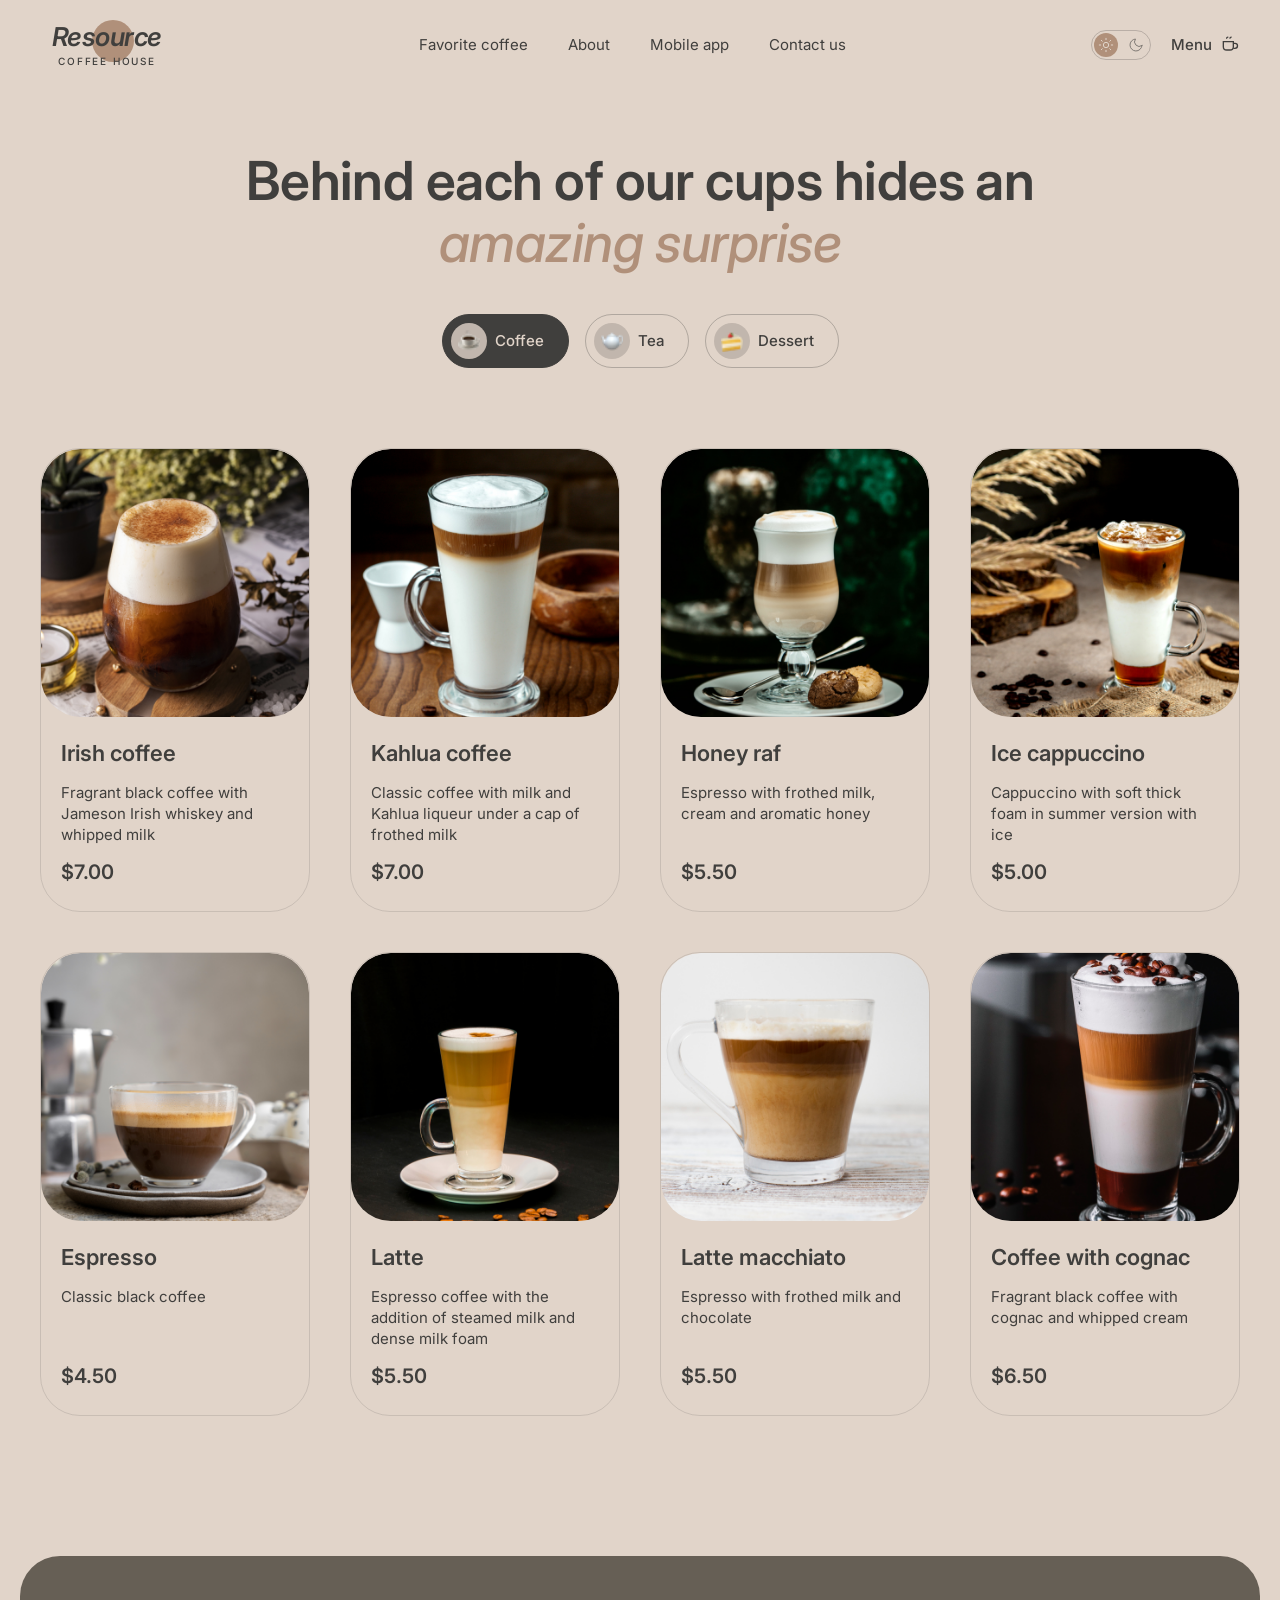
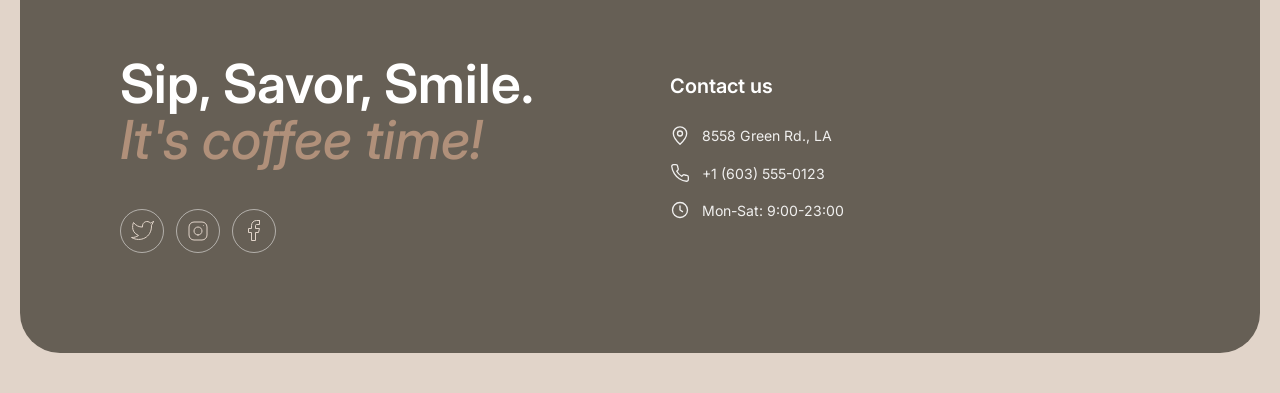
==== commit 5bfbad2f: "fix: fixed tabs icon" ====
--- a/menu.html
+++ b/menu.html
@@ -223,47 +223,49 @@
           <div class="tabs" data-tabs>
             <!-- Кнопки-табы -->
             <div class="tabs__nav" role="tablist" aria-label="Категории меню">
-              <button
-                class="tabs__btn is-active"
-                type="button"
-                role="tab"
-                id="tab-coffee"
-                aria-selected="true"
-                aria-controls="panel-coffee"
-                data-tab="coffee"
-              >
-                <span class="tabs__icon" aria-hidden="true"></span>
-                Coffee
-              </button>
-
-              <button
-                class="tabs__btn"
-                type="button"
-                role="tab"
-                id="tab-tea"
-                aria-selected="false"
-                aria-controls="panel-tea"
-                data-tab="tea"
-                tabindex="-1"
-              >
-                <span class="tabs__icon" aria-hidden="true"></span>
-                Tea
-              </button>
-
-              <button
-                class="tabs__btn"
-                type="button"
-                role="tab"
-                id="tab-dessert"
-                aria-selected="false"
-                aria-controls="panel-dessert"
-                data-tab="dessert"
-                tabindex="-1"
-              >
-                <span class="tabs__icon" aria-hidden="true"></span>
-                Dessert
-              </button>
-            </div>
+
+  <button class="tabs__btn is-active"
+          type="button"
+          role="tab"
+          id="tab-coffee"
+          aria-selected="true"
+          aria-controls="panel-coffee"
+          data-tab="coffee">
+    <span class="tabs__icon">
+      <img src="img/menu/coffee-icon.png" alt="" width="24" height="24">
+    </span>
+    Coffee
+  </button>
+
+  <button class="tabs__btn"
+          type="button"
+          role="tab"
+          id="tab-tea"
+          aria-selected="false"
+          aria-controls="panel-tea"
+          data-tab="tea"
+          tabindex="-1">
+    <span class="tabs__icon">
+      <img src="img/menu/tea-icon.png" alt="" width="24" height="24">
+    </span>
+    Tea
+  </button>
+
+  <button class="tabs__btn"
+          type="button"
+          role="tab"
+          id="tab-dessert"
+          aria-selected="false"
+          aria-controls="panel-dessert"
+          data-tab="dessert"
+          tabindex="-1">
+    <span class="tabs__icon">
+      <img src="img/menu/dessert-icon.png" alt="" width="24" height="24">
+    </span>
+    Dessert
+  </button>
+
+</div>
 
             <!-- ПАНЕЛИ -->
 
@@ -282,12 +284,6 @@
                   tabindex="0"
                   data-modal-open
                   data-name="Irish coffee"
-                  data-desc="Fragrant black coffee with Jameson Irish whiskey and whipped milk"
-                  data-price="$7.00"
-                  data-img="img/menu/coffee/irish-coffee.png"
-                  data-sizes='["200 ml","300 ml","400 ml"]'
-                  data-additives='["Sugar","Cinnamon","Syrup"]'
-                  data-note="The cost is not final. Download our mobile app to see the final price and place your order. Earn loyalty points and enjoy your favorite coffee with up to 20% discount."
                 >
                   <div class="menu-card__img-wrap">
                     <img
@@ -314,13 +310,7 @@
                   role="button"
                   tabindex="0"
                   data-modal-open
-                  data-name="Irish coffee"
-                  data-desc="Fragrant black coffee with Jameson Irish whiskey and whipped milk"
-                  data-price="$7.00"
-                  data-img="img/menu/coffee/irish-coffee.png"
-                  data-sizes='["200 ml","300 ml","400 ml"]'
-                  data-additives='["Sugar","Cinnamon","Syrup"]'
-                  data-note="The cost is not final. Download our mobile app to see the final price and place your order. Earn loyalty points and enjoy your favorite coffee with up to 20% discount."
+                  data-name="Kahlua coffee"
                 >
                   <div class="menu-card__img-wrap">
                     <img
@@ -347,13 +337,7 @@
                   role="button"
                   tabindex="0"
                   data-modal-open
-                  data-name="Irish coffee"
-                  data-desc="Fragrant black coffee with Jameson Irish whiskey and whipped milk"
-                  data-price="$7.00"
-                  data-img="img/menu/coffee/irish-coffee.png"
-                  data-sizes='["200 ml","300 ml","400 ml"]'
-                  data-additives='["Sugar","Cinnamon","Syrup"]'
-                  data-note="The cost is not final. Download our mobile app to see the final price and place your order. Earn loyalty points and enjoy your favorite coffee with up to 20% discount."
+                  data-name="Honey raf"
                 >
                   <div class="menu-card__img-wrap">
                     <img
@@ -379,13 +363,7 @@
                   role="button"
                   tabindex="0"
                   data-modal-open
-                  data-name="Irish coffee"
-                  data-desc="Fragrant black coffee with Jameson Irish whiskey and whipped milk"
-                  data-price="$7.00"
-                  data-img="img/menu/coffee/irish-coffee.png"
-                  data-sizes='["200 ml","300 ml","400 ml"]'
-                  data-additives='["Sugar","Cinnamon","Syrup"]'
-                  data-note="The cost is not final. Download our mobile app to see the final price and place your order. Earn loyalty points and enjoy your favorite coffee with up to 20% discount."
+                  data-name="Ice cappuccino"
                 >
                   <div class="menu-card__img-wrap">
                     <img
@@ -411,13 +389,7 @@
                   role="button"
                   tabindex="0"
                   data-modal-open
-                  data-name="Irish coffee"
-                  data-desc="Fragrant black coffee with Jameson Irish whiskey and whipped milk"
-                  data-price="$7.00"
-                  data-img="img/menu/coffee/irish-coffee.png"
-                  data-sizes='["200 ml","300 ml","400 ml"]'
-                  data-additives='["Sugar","Cinnamon","Syrup"]'
-                  data-note="The cost is not final. Download our mobile app to see the final price and place your order. Earn loyalty points and enjoy your favorite coffee with up to 20% discount."
+                  data-name="Espresso"
                 >
                   <div class="menu-card__img-wrap">
                     <img
@@ -441,13 +413,7 @@
                   role="button"
                   tabindex="0"
                   data-modal-open
-                  data-name="Irish coffee"
-                  data-desc="Fragrant black coffee with Jameson Irish whiskey and whipped milk"
-                  data-price="$7.00"
-                  data-img="img/menu/coffee/irish-coffee.png"
-                  data-sizes='["200 ml","300 ml","400 ml"]'
-                  data-additives='["Sugar","Cinnamon","Syrup"]'
-                  data-note="The cost is not final. Download our mobile app to see the final price and place your order. Earn loyalty points and enjoy your favorite coffee with up to 20% discount."
+                  data-name="Latte"
                 >
                   <div class="menu-card__img-wrap">
                     <img
@@ -474,13 +440,7 @@
                   role="button"
                   tabindex="0"
                   data-modal-open
-                  data-name="Irish coffee"
-                  data-desc="Fragrant black coffee with Jameson Irish whiskey and whipped milk"
-                  data-price="$7.00"
-                  data-img="img/menu/coffee/irish-coffee.png"
-                  data-sizes='["200 ml","300 ml","400 ml"]'
-                  data-additives='["Sugar","Cinnamon","Syrup"]'
-                  data-note="The cost is not final. Download our mobile app to see the final price and place your order. Earn loyalty points and enjoy your favorite coffee with up to 20% discount."
+                  data-name="Latte macchiato"
                 >
                   <div class="menu-card__img-wrap">
                     <img
@@ -506,13 +466,7 @@
                   role="button"
                   tabindex="0"
                   data-modal-open
-                  data-name="Irish coffee"
-                  data-desc="Fragrant black coffee with Jameson Irish whiskey and whipped milk"
-                  data-price="$7.00"
-                  data-img="img/menu/coffee/irish-coffee.png"
-                  data-sizes='["200 ml","300 ml","400 ml"]'
-                  data-additives='["Sugar","Cinnamon","Syrup"]'
-                  data-note="The cost is not final. Download our mobile app to see the final price and place your order. Earn loyalty points and enjoy your favorite coffee with up to 20% discount."
+                  data-name="Coffee with cognac"
                 >
                   <div class="menu-card__img-wrap">
                     <img
@@ -545,7 +499,13 @@
             >
               <ul class="menu-grid">
                 <!-- Moroccан -->
-                <li class="menu-card">
+                <li
+                  class="menu-card"
+                  role="button"
+                  tabindex="0"
+                  data-modal-open
+                  data-name="Moroccan"
+                >
                   <div class="menu-card__img-wrap">
                     <img
                       class="menu-card__img"
@@ -571,13 +531,7 @@
                   role="button"
                   tabindex="0"
                   data-modal-open
-                  data-name="Irish coffee"
-                  data-desc="Fragrant black coffee with Jameson Irish whiskey and whipped milk"
-                  data-price="$7.00"
-                  data-img="img/menu/coffee/irish-coffee.png"
-                  data-sizes='["200 ml","300 ml","400 ml"]'
-                  data-additives='["Sugar","Cinnamon","Syrup"]'
-                  data-note="The cost is not final. Download our mobile app to see the final price and place your order. Earn loyalty points and enjoy your favorite coffee with up to 20% discount."
+                  data-name="Ginger"
                 >
                   <div class="menu-card__img-wrap">
                     <img
@@ -603,13 +557,7 @@
                   role="button"
                   tabindex="0"
                   data-modal-open
-                  data-name="Irish coffee"
-                  data-desc="Fragrant black coffee with Jameson Irish whiskey and whipped milk"
-                  data-price="$7.00"
-                  data-img="img/menu/coffee/irish-coffee.png"
-                  data-sizes='["200 ml","300 ml","400 ml"]'
-                  data-additives='["Sugar","Cinnamon","Syrup"]'
-                  data-note="The cost is not final. Download our mobile app to see the final price and place your order. Earn loyalty points and enjoy your favorite coffee with up to 20% discount."
+                  data-name="Cranberry"
                 >
                   <div class="menu-card__img-wrap">
                     <img
@@ -635,13 +583,7 @@
                   role="button"
                   tabindex="0"
                   data-modal-open
-                  data-name="Irish coffee"
-                  data-desc="Fragrant black coffee with Jameson Irish whiskey and whipped milk"
-                  data-price="$7.00"
-                  data-img="img/menu/coffee/irish-coffee.png"
-                  data-sizes='["200 ml","300 ml","400 ml"]'
-                  data-additives='["Sugar","Cinnamon","Syrup"]'
-                  data-note="The cost is not final. Download our mobile app to see the final price and place your order. Earn loyalty points and enjoy your favorite coffee with up to 20% discount."
+                  data-name="Sea buckthorn"
                 >
                   <div class="menu-card__img-wrap">
                     <img
@@ -680,13 +622,7 @@
                   role="button"
                   tabindex="0"
                   data-modal-open
-                  data-name="Irish coffee"
-                  data-desc="Fragrant black coffee with Jameson Irish whiskey and whipped milk"
-                  data-price="$7.00"
-                  data-img="img/menu/coffee/irish-coffee.png"
-                  data-sizes='["200 ml","300 ml","400 ml"]'
-                  data-additives='["Sugar","Cinnamon","Syrup"]'
-                  data-note="The cost is not final. Download our mobile app to see the final price and place your order. Earn loyalty points and enjoy your favorite coffee with up to 20% discount."
+                  data-name="Marble cheesecake"
                 >
                   <div class="menu-card__img-wrap">
                     <img
@@ -713,13 +649,7 @@
                   role="button"
                   tabindex="0"
                   data-modal-open
-                  data-name="Irish coffee"
-                  data-desc="Fragrant black coffee with Jameson Irish whiskey and whipped milk"
-                  data-price="$7.00"
-                  data-img="img/menu/coffee/irish-coffee.png"
-                  data-sizes='["200 ml","300 ml","400 ml"]'
-                  data-additives='["Sugar","Cinnamon","Syrup"]'
-                  data-note="The cost is not final. Download our mobile app to see the final price and place your order. Earn loyalty points and enjoy your favorite coffee with up to 20% discount."
+                  data-name="Red velvet"
                 >
                   <div class="menu-card__img-wrap">
                     <img
@@ -745,13 +675,7 @@
                   role="button"
                   tabindex="0"
                   data-modal-open
-                  data-name="Irish coffee"
-                  data-desc="Fragrant black coffee with Jameson Irish whiskey and whipped milk"
-                  data-price="$7.00"
-                  data-img="img/menu/coffee/irish-coffee.png"
-                  data-sizes='["200 ml","300 ml","400 ml"]'
-                  data-additives='["Sugar","Cinnamon","Syrup"]'
-                  data-note="The cost is not final. Download our mobile app to see the final price and place your order. Earn loyalty points and enjoy your favorite coffee with up to 20% discount."
+                  data-name="Cheesecakes"
                 >
                   <div class="menu-card__img-wrap">
                     <img
@@ -778,13 +702,7 @@
                   role="button"
                   tabindex="0"
                   data-modal-open
-                  data-name="Irish coffee"
-                  data-desc="Fragrant black coffee with Jameson Irish whiskey and whipped milk"
-                  data-price="$7.00"
-                  data-img="img/menu/coffee/irish-coffee.png"
-                  data-sizes='["200 ml","300 ml","400 ml"]'
-                  data-additives='["Sugar","Cinnamon","Syrup"]'
-                  data-note="The cost is not final. Download our mobile app to see the final price and place your order. Earn loyalty points and enjoy your favorite coffee with up to 20% discount."
+                  data-name="Creme brulee"
                 >
                   <div class="menu-card__img-wrap">
                     <img
@@ -805,7 +723,13 @@
                     <p class="menu-card__price">$4.00</p>
                   </div>
                 </li>
-                <li class="menu-card">
+                <li
+                  class="menu-card"
+                  role="button"
+                  tabindex="0"
+                  data-modal-open
+                  data-name="Pancakes"
+                >
                   <div class="menu-card__img-wrap">
                     <img
                       class="menu-card__img"
@@ -829,13 +753,7 @@
                   role="button"
                   tabindex="0"
                   data-modal-open
-                  data-name="Irish coffee"
-                  data-desc="Fragrant black coffee with Jameson Irish whiskey and whipped milk"
-                  data-price="$7.00"
-                  data-img="img/menu/coffee/irish-coffee.png"
-                  data-sizes='["200 ml","300 ml","400 ml"]'
-                  data-additives='["Sugar","Cinnamon","Syrup"]'
-                  data-note="The cost is not final. Download our mobile app to see the final price and place your order. Earn loyalty points and enjoy your favorite coffee with up to 20% discount."
+                  data-name="Honey cake"
                 >
                   <div class="menu-card__img-wrap">
                     <img
@@ -860,13 +778,7 @@
                   role="button"
                   tabindex="0"
                   data-modal-open
-                  data-name="Irish coffee"
-                  data-desc="Fragrant black coffee with Jameson Irish whiskey and whipped milk"
-                  data-price="$7.00"
-                  data-img="img/menu/coffee/irish-coffee.png"
-                  data-sizes='["200 ml","300 ml","400 ml"]'
-                  data-additives='["Sugar","Cinnamon","Syrup"]'
-                  data-note="The cost is not final. Download our mobile app to see the final price and place your order. Earn loyalty points and enjoy your favorite coffee with up to 20% discount."
+                  data-name="Chocolate cake"
                 >
                   <div class="menu-card__img-wrap">
                     <img
@@ -892,13 +804,7 @@
                   role="button"
                   tabindex="0"
                   data-modal-open
-                  data-name="Irish coffee"
-                  data-desc="Fragrant black coffee with Jameson Irish whiskey and whipped milk"
-                  data-price="$7.00"
-                  data-img="img/menu/coffee/irish-coffee.png"
-                  data-sizes='["200 ml","300 ml","400 ml"]'
-                  data-additives='["Sugar","Cinnamon","Syrup"]'
-                  data-note="The cost is not final. Download our mobile app to see the final price and place your order. Earn loyalty points and enjoy your favorite coffee with up to 20% discount."
+                  data-name="Black forest"
                 >
                   <div class="menu-card__img-wrap">
                     <img
@@ -959,58 +865,74 @@
       <!-- ============================================================
      МОДАЛЬНОЕ ОКНО ТОВАРА
      ============================================================ -->
-<div class="modal" id="product-modal" hidden>
-  <div class="modal__overlay" data-modal-close></div>
-
-  <div class="modal__window" role="dialog" aria-modal="true" aria-labelledby="modal-title">
-    <button class="modal__close" type="button" aria-label="Закрыть" data-modal-close>
-      <svg width="18" height="18" viewBox="0 0 24 24" fill="none" aria-hidden="true">
-        <path d="M6 6l12 12M18 6L6 18"
-              stroke="currentColor" stroke-width="1.8" stroke-linecap="round"/>
-      </svg>
-    </button>
-
-    <div class="modal__body">
-
-      <!-- Картинка -->
-      <div class="modal__img-wrap">
-        <img class="modal__img" id="modal-img" src="" alt="">
+      <div class="modal" id="product-modal" hidden>
+        <div class="modal__overlay" data-modal-close></div>
+
+        <div
+          class="modal__window"
+          role="dialog"
+          aria-modal="true"
+          aria-labelledby="modal-title"
+        >
+          <button
+            class="modal__close"
+            type="button"
+            aria-label="Закрыть"
+            data-modal-close
+          >
+            <svg
+              width="18"
+              height="18"
+              viewBox="0 0 24 24"
+              fill="none"
+              aria-hidden="true"
+            >
+              <path
+                d="M6 6l12 12M18 6L6 18"
+                stroke="currentColor"
+                stroke-width="1.8"
+                stroke-linecap="round"
+              />
+            </svg>
+          </button>
+
+          <div class="modal__body">
+            <div class="modal__img-wrap">
+              <img class="modal__img" id="modal-img" src="" alt="" />
+            </div>
+
+            <div class="modal__content">
+              <h2 class="modal__title" id="modal-title"></h2>
+              <p class="modal__desc" id="modal-desc"></p>
+
+              <div class="modal__group" id="modal-size-group">
+                <p class="modal__label">Size</p>
+                <div class="modal__options" id="modal-sizes"></div>
+              </div>
+
+              <div class="modal__group" id="modal-additives-group">
+                <p class="modal__label">Additives</p>
+                <div class="modal__options" id="modal-additives"></div>
+              </div>
+
+              <div class="modal__total">
+                <span class="modal__total-label">Total:</span>
+                <span class="modal__total-value" id="modal-total">$0.00</span>
+              </div>
+
+              <p class="modal__note" id="modal-note">
+                The cost is not final. Download our mobile app to see the final
+                price and place your order. Earn loyalty points and enjoy your
+                favorite coffee with up to 20% discount.
+              </p>
+
+              <button class="modal__btn" type="button" data-modal-close>
+                Close
+              </button>
+            </div>
+          </div>
+        </div>
       </div>
-
-      <!-- Контент -->
-      <div class="modal__content">
-
-        <h2 class="modal__title" id="modal-title"></h2>
-        <p class="modal__desc" id="modal-desc"></p>
-
-        <!-- Size -->
-        <div class="modal__group" id="modal-size-group">
-          <p class="modal__label">Size</p>
-          <div class="modal__options" id="modal-sizes"></div>
-        </div>
-
-        <!-- Additives -->
-        <div class="modal__group" id="modal-additives-group">
-          <p class="modal__label">Additives</p>
-          <div class="modal__options" id="modal-additives"></div>
-        </div>
-
-        <!-- Total -->
-        <div class="modal__total">
-          <span class="modal__total-label">Total:</span>
-          <span class="modal__total-value" id="modal-total"></span>
-        </div>
-
-        <!-- Note -->
-        <p class="modal__note" id="modal-note"></p>
-
-        <!-- Close button (большая кнопка внизу) -->
-        <button class="modal__btn" type="button" data-modal-close>Close</button>
-
-      </div>
-    </div>
-  </div>
-</div>
     </main>
 
     <!-- FOOTER — тот же, что на главной -->
@@ -1174,5 +1096,6 @@
     <script src="js/slider.js"></script>
     <script src="js/tabs.js"></script>
     <script src="js/menu-more.js"></script>
+    <script src="js/modal.js"></script>
   </body>
 </html>
--- a/css/style.css
+++ b/css/style.css
@@ -1,3 +1,4 @@
+@charset "UTF-8";
 :root {
   --color-bg: #E1D4C9;
   --color-text: #403F3D;
@@ -218,7 +219,7 @@
   width: 44px;
   height: 44px;
   border-radius: 50%;
-  border: 1px solid var(--color-border-soft);
+  border: 1px solid var(--color-text);
   background: transparent;
   color: var(--color-text);
   padding: 0;
@@ -256,7 +257,7 @@
   opacity: 0;
 }
 .header__burger.is-active .header__burger-line--bottom {
-  transform: translateX(0px) translateY(-5px) rotate(-45deg);
+  transform: translateX(0px) translateY(-6px) rotate(-45deg);
 }
 @media (max-width: 768px) {
   .header {
@@ -356,13 +357,14 @@
   .nav__list {
     flex-direction: column;
     align-items: center;
-    gap: 20px;
+    gap: 60px;
   }
   .nav__link {
-    font-size: 24px;
+    font-size: 32px;
     font-weight: 400;
-    line-height: 1.3;
+    line-height: 1.25;
     color: var(--color-text);
+    font-weight: 600;
     text-align: left;
   }
   .nav__link::after {
@@ -1290,7 +1292,7 @@
   display: inline-flex;
   align-items: center;
   gap: 8px;
-  padding: 10px 24px;
+  padding: 8px 24px 8px 8px;
   border: 1px solid var(--color-border-soft);
   border-radius: 100px;
   background: transparent;
@@ -1300,15 +1302,23 @@
   cursor: pointer;
   transition: background 0.2s ease, color 0.2s ease, border-color 0.2s ease;
 }
-.tabs__btn::before {
-  content: "";
-  display: inline-block;
-  width: 8px;
-  height: 8px;
+.tabs__btn .tabs__icon {
+  display: inline-flex;
+  align-items: center;
+  justify-content: center;
+  width: 36px;
+  height: 36px;
   border-radius: 50%;
-  background: currentColor;
-  opacity: 0.35;
-  transition: opacity 0.2s ease, background 0.2s ease;
+  background: rgba(var(--color-text), 0.1);
+  background: #C1B6AD;
+  transition: background 0.2s ease;
+}
+.tabs__btn .tabs__icon img {
+  display: block;
+  width: 22px;
+  height: 22px;
+  object-fit: contain;
+  pointer-events: none;
 }
 .tabs__btn:hover {
   border-color: var(--color-text);
@@ -1318,9 +1328,8 @@
   color: var(--color-bg);
   border-color: var(--color-text);
 }
-.tabs__btn.is-active::before {
-  opacity: 1;
-  background: var(--color-accent);
+.tabs__btn.is-active .tabs__icon {
+  background: #C1B6AD;
 }
 .tabs__btn:focus-visible {
   outline: 2px solid var(--color-accent);
@@ -1338,8 +1347,16 @@
     margin-bottom: 32px;
   }
   .tabs__btn {
-    padding: 8px 20px;
+    padding: 6px 20px 6px 6px;
     font-size: 14px;
+  }
+  .tabs__btn .tabs__icon {
+    width: 32px;
+    height: 32px;
+  }
+  .tabs__btn .tabs__icon img {
+    width: 20px;
+    height: 20px;
   }
 }
 @media (max-width: 380px) {
@@ -1348,18 +1365,22 @@
     margin-bottom: 24px;
     flex-wrap: nowrap;
     overflow-x: auto;
+    justify-content: flex-start;
     padding: 0 4px 8px;
     -webkit-overflow-scrolling: touch;
-    justify-content: flex-start;
   }
   .tabs__btn {
     flex-shrink: 0;
-    padding: 6px 14px;
+    padding: 5px 14px 5px 5px;
     font-size: 13px;
   }
-  .tabs__btn::before {
-    width: 6px;
-    height: 6px;
+  .tabs__btn .tabs__icon {
+    width: 28px;
+    height: 28px;
+  }
+  .tabs__btn .tabs__icon img {
+    width: 18px;
+    height: 18px;
   }
 }
 
@@ -1463,4 +1484,313 @@
   }
 }
 
+.modal {
+  position: fixed;
+  inset: 0;
+  z-index: 1000;
+  display: flex;
+  align-items: center;
+  justify-content: center;
+  padding: 24px;
+  opacity: 0;
+  visibility: hidden;
+  transition: opacity 0.25s ease, visibility 0.25s ease;
+}
+.modal[hidden] {
+  display: none;
+}
+.modal.is-open {
+  opacity: 1;
+  visibility: visible;
+}
+.modal__overlay {
+  position: absolute;
+  inset: 0;
+  background: rgba(0, 0, 0, 0.65);
+  cursor: pointer;
+}
+.modal__window {
+  position: relative;
+  z-index: 1;
+  width: 100%;
+  max-width: 800px;
+  max-height: calc(100vh - 48px);
+  background: var(--color-bg);
+  color: var(--color-text);
+  border-radius: 40px;
+  overflow: hidden;
+  overflow-y: auto;
+  box-shadow: 0 24px 60px rgba(0, 0, 0, 0.25);
+  transform: translateY(20px) scale(0.98);
+  opacity: 0;
+  transition: transform 0.3s ease, opacity 0.3s ease;
+}
+.modal.is-open .modal__window {
+  transform: translateY(0) scale(1);
+  opacity: 1;
+}
+.modal__close {
+  position: absolute;
+  top: 20px;
+  right: 20px;
+  z-index: 2;
+  width: 40px;
+  height: 40px;
+  border-radius: 50%;
+  border: 1px solid var(--color-border-soft);
+  background: var(--color-bg);
+  color: var(--color-text);
+  display: flex;
+  align-items: center;
+  justify-content: center;
+  cursor: pointer;
+  transition: background 0.2s, color 0.2s, border-color 0.2s;
+}
+.modal__close:hover {
+  background: var(--color-text);
+  color: var(--color-bg);
+  border-color: var(--color-text);
+}
+.modal__close:focus-visible {
+  outline: 2px solid var(--color-accent);
+  outline-offset: 3px;
+}
+.modal__body {
+  display: grid;
+  grid-template-columns: 340px 1fr;
+  gap: 0;
+}
+.modal__img-wrap {
+  background: rgba(var(--color-text), 0.04);
+  overflow: hidden;
+}
+.modal__img {
+  width: 100%;
+  height: 100%;
+  object-fit: cover;
+  display: block;
+}
+.modal__content {
+  padding: 40px 40px 40px 40px;
+  display: flex;
+  flex-direction: column;
+}
+.modal__title {
+  font-size: 32px;
+  font-weight: 600;
+  line-height: 1.15;
+  margin: 0 0 16px;
+  color: var(--color-text);
+}
+.modal__desc {
+  font-size: 15px;
+  line-height: 1.45;
+  color: var(--color-text);
+  margin: 0 0 24px;
+}
+.modal__group {
+  margin-bottom: 20px;
+}
+.modal__group:last-of-type {
+  margin-bottom: 24px;
+}
+.modal__label {
+  font-size: 15px;
+  font-weight: 500;
+  color: var(--color-accent);
+  margin: 0 0 10px;
+}
+.modal__options {
+  display: flex;
+  flex-wrap: wrap;
+  gap: 8px;
+}
+.modal__option {
+  display: inline-flex;
+  align-items: center;
+  gap: 8px;
+  padding: 8px 18px;
+  border: 1px solid var(--color-border-soft);
+  border-radius: 100px;
+  background: transparent;
+  color: var(--color-text);
+  font-size: 14px;
+  font-weight: 500;
+  cursor: pointer;
+  transition: background 0.2s, color 0.2s, border-color 0.2s;
+}
+.modal__option::before {
+  content: attr(data-label);
+  display: inline-flex;
+  align-items: center;
+  justify-content: center;
+  width: 22px;
+  height: 22px;
+  border-radius: 50%;
+  border: 1px solid currentColor;
+  font-size: 12px;
+  font-weight: 600;
+  opacity: 0.8;
+}
+.modal__option:hover {
+  border-color: var(--color-text);
+}
+.modal__option.is-active {
+  background: var(--color-text);
+  color: var(--color-bg);
+  border-color: var(--color-text);
+}
+.modal__option.is-active::before {
+  opacity: 1;
+}
+.modal__option:focus-visible {
+  outline: 2px solid var(--color-accent);
+  outline-offset: 3px;
+}
+.modal__total {
+  display: flex;
+  justify-content: space-between;
+  align-items: baseline;
+  padding: 20px 0;
+  border-top: 1px solid var(--color-border);
+  margin-top: 4px;
+}
+.modal__total-label {
+  font-size: 22px;
+  font-weight: 600;
+  color: var(--color-text);
+}
+.modal__total-value {
+  font-size: 24px;
+  font-weight: 600;
+  color: var(--color-text);
+}
+.modal__note {
+  font-size: 11px;
+  line-height: 1.5;
+  color: var(--color-accent);
+  margin: 0 0 20px;
+  padding-left: 20px;
+  position: relative;
+}
+.modal__note::before {
+  content: "ⓘ";
+  position: absolute;
+  left: 0;
+  top: 0;
+  font-size: 13px;
+  color: var(--color-accent);
+}
+.modal__btn {
+  display: block;
+  width: 100%;
+  padding: 14px 24px;
+  border: 1px solid var(--color-border-soft);
+  border-radius: 100px;
+  background: transparent;
+  color: var(--color-text);
+  font-size: 15px;
+  font-weight: 500;
+  cursor: pointer;
+  transition: background 0.2s, color 0.2s, border-color 0.2s;
+}
+.modal__btn:hover {
+  background: var(--color-text);
+  color: var(--color-bg);
+  border-color: var(--color-text);
+}
+.modal__btn:focus-visible {
+  outline: 2px solid var(--color-accent);
+  outline-offset: 3px;
+}
+@media (max-width: 768px) {
+  .modal {
+    padding: 20px;
+  }
+  .modal__window {
+    max-width: 640px;
+    border-radius: 32px;
+  }
+  .modal__body {
+    grid-template-columns: 1fr;
+  }
+  .modal__img-wrap {
+    max-height: 280px;
+  }
+  .modal__img {
+    height: 280px;
+    object-fit: cover;
+  }
+  .modal__content {
+    padding: 28px 28px 28px 28px;
+  }
+  .modal__title {
+    font-size: 26px;
+  }
+  .modal__total-label {
+    font-size: 20px;
+  }
+  .modal__total-value {
+    font-size: 22px;
+  }
+}
+@media (max-width: 380px) {
+  .modal {
+    padding: 12px;
+  }
+  .modal__window {
+    max-width: 100%;
+    border-radius: 24px;
+    max-height: calc(100vh - 24px);
+  }
+  .modal__img-wrap {
+    max-height: 200px;
+  }
+  .modal__img {
+    height: 200px;
+  }
+  .modal__content {
+    padding: 20px;
+  }
+  .modal__close {
+    top: 12px;
+    right: 12px;
+    width: 36px;
+    height: 36px;
+  }
+  .modal__title {
+    font-size: 22px;
+    margin-bottom: 12px;
+  }
+  .modal__desc {
+    font-size: 13px;
+    margin-bottom: 18px;
+  }
+  .modal__label {
+    font-size: 14px;
+  }
+  .modal__option {
+    padding: 6px 14px;
+    font-size: 13px;
+  }
+  .modal__option::before {
+    width: 18px;
+    height: 18px;
+    font-size: 11px;
+  }
+  .modal__total-label {
+    font-size: 18px;
+  }
+  .modal__total-value {
+    font-size: 20px;
+  }
+  .modal__note {
+    font-size: 10px;
+  }
+  .modal__btn {
+    padding: 12px 20px;
+    font-size: 14px;
+  }
+}
+
 /*# sourceMappingURL=style.css.map */
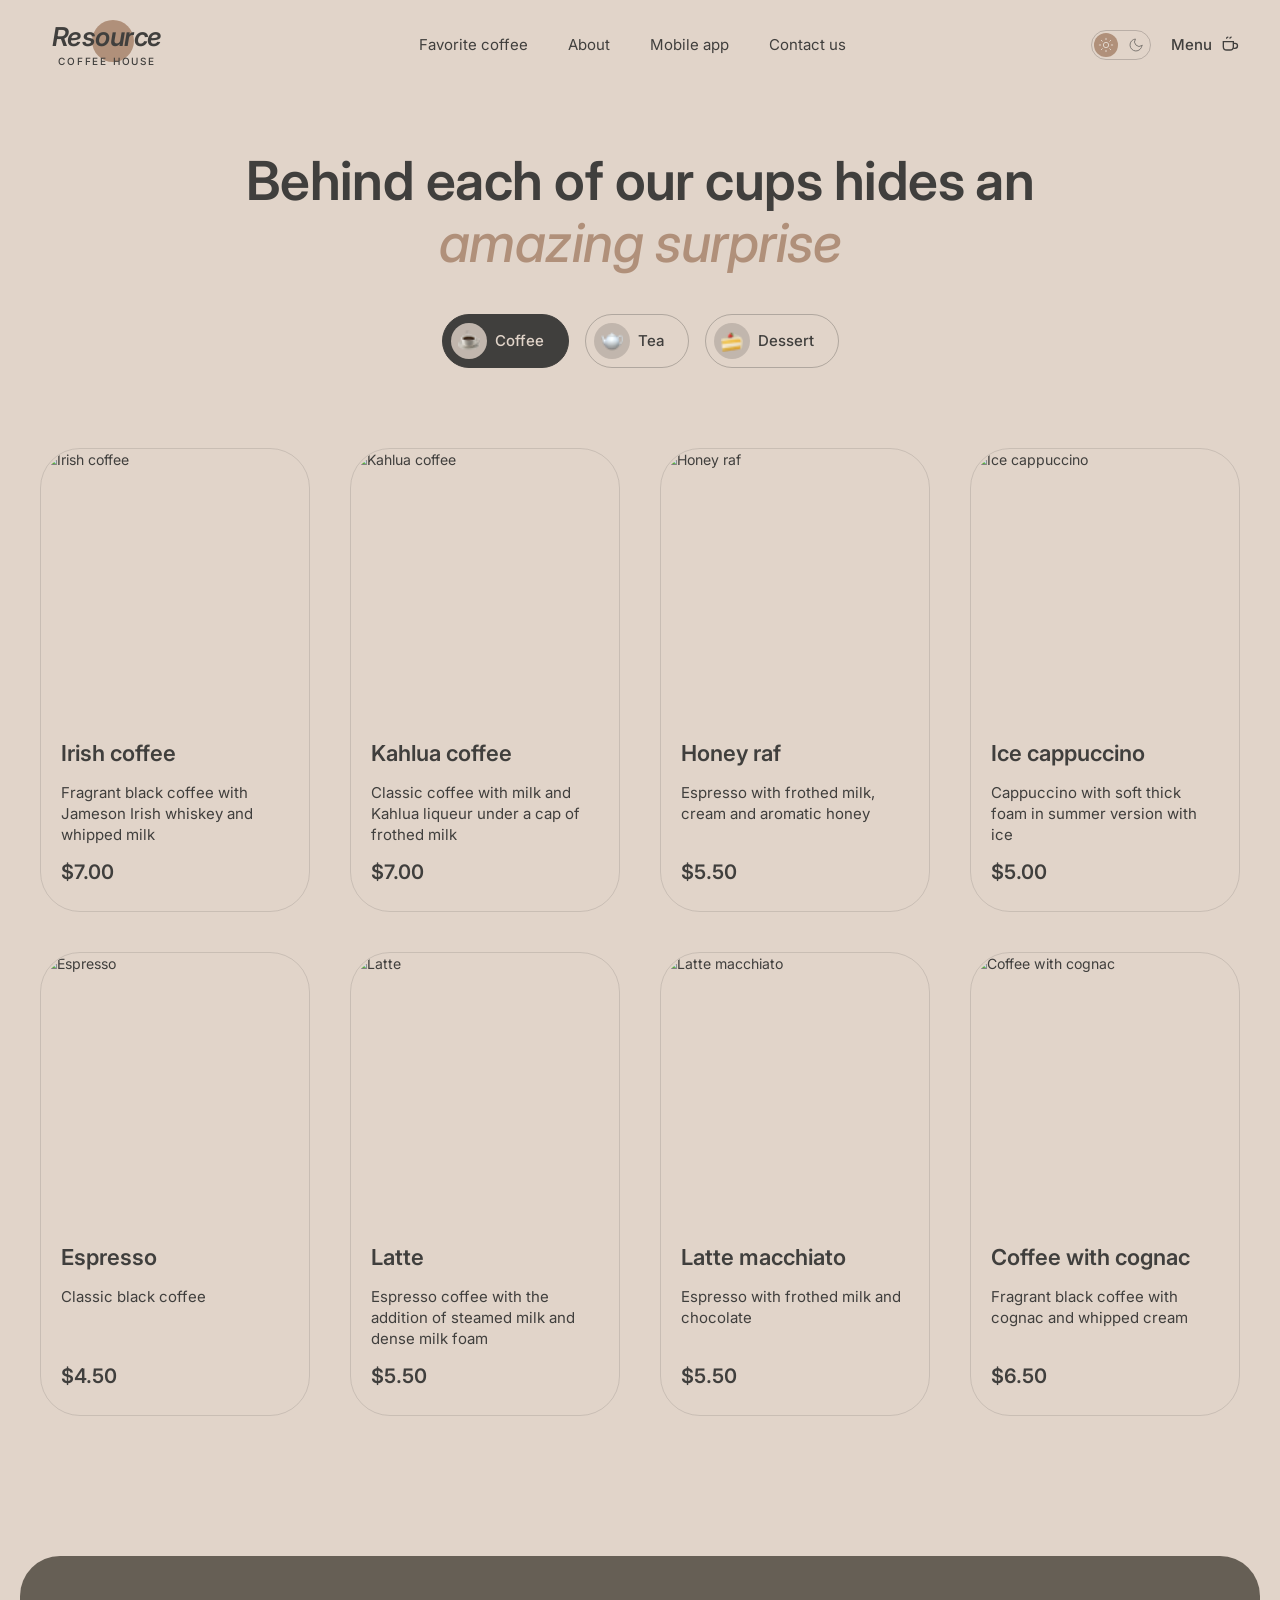
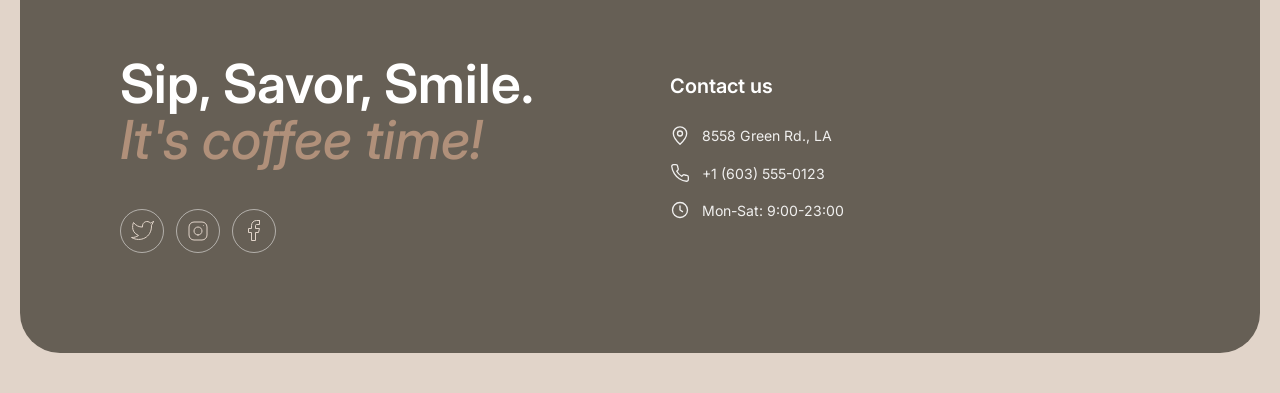
==== commit 12e4ba38: "fix: the cards are generated using JavaScript" ====
--- a/menu.html
+++ b/menu.html
@@ -276,216 +276,9 @@
               role="tabpanel"
               aria-labelledby="tab-coffee"
             >
-              <ul class="menu-grid">
+              <ul class="menu-grid" data-category="coffee">
                 <!-- 8 карточек Coffee -->
-                <li
-                  class="menu-card"
-                  role="button"
-                  tabindex="0"
-                  data-modal-open
-                  data-name="Irish coffee"
-                >
-                  <div class="menu-card__img-wrap">
-                    <img
-                      class="menu-card__img"
-                      src="./img/menu/coffee/Irish-coffee.png"
-                      alt="Irish coffee"
-                      width="310"
-                      height="310"
-                      loading="lazy"
-                    />
-                  </div>
-                  <div class="menu-card__body">
-                    <h3 class="menu-card__title">Irish coffee</h3>
-                    <p class="menu-card__desc">
-                      Fragrant black coffee with Jameson Irish whiskey and
-                      whipped milk
-                    </p>
-                    <p class="menu-card__price">$7.00</p>
-                  </div>
-                </li>
-
-                <li
-                  class="menu-card"
-                  role="button"
-                  tabindex="0"
-                  data-modal-open
-                  data-name="Kahlua coffee"
-                >
-                  <div class="menu-card__img-wrap">
-                    <img
-                      class="menu-card__img"
-                      src="./img/menu/coffee/Kahlua-coffee.png"
-                      alt="Kahlua coffee"
-                      width="310"
-                      height="310"
-                      loading="lazy"
-                    />
-                  </div>
-                  <div class="menu-card__body">
-                    <h3 class="menu-card__title">Kahlua coffee</h3>
-                    <p class="menu-card__desc">
-                      Classic coffee with milk and Kahlua liqueur under a cap of
-                      frothed milk
-                    </p>
-                    <p class="menu-card__price">$7.00</p>
-                  </div>
-                </li>
-
-                <li
-                  class="menu-card"
-                  role="button"
-                  tabindex="0"
-                  data-modal-open
-                  data-name="Honey raf"
-                >
-                  <div class="menu-card__img-wrap">
-                    <img
-                      class="menu-card__img"
-                      src="./img/menu/coffee/Honey-raf.png"
-                      alt="Honey raf"
-                      width="310"
-                      height="310"
-                      loading="lazy"
-                    />
-                  </div>
-                  <div class="menu-card__body">
-                    <h3 class="menu-card__title">Honey raf</h3>
-                    <p class="menu-card__desc">
-                      Espresso with frothed milk, cream and aromatic honey
-                    </p>
-                    <p class="menu-card__price">$5.50</p>
-                  </div>
-                </li>
-
-                <li
-                  class="menu-card"
-                  role="button"
-                  tabindex="0"
-                  data-modal-open
-                  data-name="Ice cappuccino"
-                >
-                  <div class="menu-card__img-wrap">
-                    <img
-                      class="menu-card__img"
-                      src="./img/menu/coffee/Ice-cappuccino.png"
-                      alt="Ice cappuccino"
-                      width="310"
-                      height="310"
-                      loading="lazy"
-                    />
-                  </div>
-                  <div class="menu-card__body">
-                    <h3 class="menu-card__title">Ice cappuccino</h3>
-                    <p class="menu-card__desc">
-                      Cappuccino with soft thick foam in summer version with ice
-                    </p>
-                    <p class="menu-card__price">$5.00</p>
-                  </div>
-                </li>
-
-                <li
-                  class="menu-card"
-                  role="button"
-                  tabindex="0"
-                  data-modal-open
-                  data-name="Espresso"
-                >
-                  <div class="menu-card__img-wrap">
-                    <img
-                      class="menu-card__img"
-                      src="./img/menu/coffee/Espresso.png"
-                      alt="Espresso"
-                      width="310"
-                      height="310"
-                      loading="lazy"
-                    />
-                  </div>
-                  <div class="menu-card__body">
-                    <h3 class="menu-card__title">Espresso</h3>
-                    <p class="menu-card__desc">Classic black coffee</p>
-                    <p class="menu-card__price">$4.50</p>
-                  </div>
-                </li>
-
-                <li
-                  class="menu-card"
-                  role="button"
-                  tabindex="0"
-                  data-modal-open
-                  data-name="Latte"
-                >
-                  <div class="menu-card__img-wrap">
-                    <img
-                      class="menu-card__img"
-                      src="./img/menu//coffee/Latte.png"
-                      alt="Latte"
-                      width="310"
-                      height="310"
-                      loading="lazy"
-                    />
-                  </div>
-                  <div class="menu-card__body">
-                    <h3 class="menu-card__title">Latte</h3>
-                    <p class="menu-card__desc">
-                      Espresso coffee with the addition of steamed milk and
-                      dense milk foam
-                    </p>
-                    <p class="menu-card__price">$5.50</p>
-                  </div>
-                </li>
-
-                <li
-                  class="menu-card"
-                  role="button"
-                  tabindex="0"
-                  data-modal-open
-                  data-name="Latte macchiato"
-                >
-                  <div class="menu-card__img-wrap">
-                    <img
-                      class="menu-card__img"
-                      src="./img/menu/coffee/Latte-macchiato.png"
-                      alt="Latte macchiato"
-                      width="310"
-                      height="310"
-                      loading="lazy"
-                    />
-                  </div>
-                  <div class="menu-card__body">
-                    <h3 class="menu-card__title">Latte macchiato</h3>
-                    <p class="menu-card__desc">
-                      Espresso with frothed milk and chocolate
-                    </p>
-                    <p class="menu-card__price">$5.50</p>
-                  </div>
-                </li>
-
-                <li
-                  class="menu-card"
-                  role="button"
-                  tabindex="0"
-                  data-modal-open
-                  data-name="Coffee with cognac"
-                >
-                  <div class="menu-card__img-wrap">
-                    <img
-                      class="menu-card__img"
-                      src="./img/menu/coffee/Coffee-with-cognac.png"
-                      alt="Coffee with cognac"
-                      width="310"
-                      height="310"
-                      loading="lazy"
-                    />
-                  </div>
-                  <div class="menu-card__body">
-                    <h3 class="menu-card__title">Coffee with cognac</h3>
-                    <p class="menu-card__desc">
-                      Fragrant black coffee with cognac and whipped cream
-                    </p>
-                    <p class="menu-card__price">$6.50</p>
-                  </div>
-                </li>
+                
               </ul>
             </div>
 
@@ -497,113 +290,9 @@
               aria-labelledby="tab-tea"
               hidden
             >
-              <ul class="menu-grid">
-                <!-- Moroccан -->
-                <li
-                  class="menu-card"
-                  role="button"
-                  tabindex="0"
-                  data-modal-open
-                  data-name="Moroccan"
-                >
-                  <div class="menu-card__img-wrap">
-                    <img
-                      class="menu-card__img"
-                      src="img/menu/tea/moroccan.png"
-                      alt="Moroccan tea"
-                      width="310"
-                      height="310"
-                      loading="lazy"
-                    />
-                  </div>
-                  <div class="menu-card__body">
-                    <h3 class="menu-card__title">Moroccan</h3>
-                    <p class="menu-card__desc">
-                      Fragrant black tea with the addition of tangerine,
-                      cinnamon, honey, lemon and mint
-                    </p>
-                    <p class="menu-card__price">$4.50</p>
-                  </div>
-                </li>
-
-                <li
-                  class="menu-card"
-                  role="button"
-                  tabindex="0"
-                  data-modal-open
-                  data-name="Ginger"
-                >
-                  <div class="menu-card__img-wrap">
-                    <img
-                      class="menu-card__img"
-                      src="img/menu/tea/ginger.png"
-                      alt="Ginger tea"
-                      width="310"
-                      height="310"
-                      loading="lazy"
-                    />
-                  </div>
-                  <div class="menu-card__body">
-                    <h3 class="menu-card__title">Ginger</h3>
-                    <p class="menu-card__desc">
-                      Original black tea with fresh ginger, lemon and honey
-                    </p>
-                    <p class="menu-card__price">$5.00</p>
-                  </div>
-                </li>
-
-                <li
-                  class="menu-card"
-                  role="button"
-                  tabindex="0"
-                  data-modal-open
-                  data-name="Cranberry"
-                >
-                  <div class="menu-card__img-wrap">
-                    <img
-                      class="menu-card__img"
-                      src="img/menu/tea/cranberry.png"
-                      alt="Cranberry tea"
-                      width="310"
-                      height="310"
-                      loading="lazy"
-                    />
-                  </div>
-                  <div class="menu-card__body">
-                    <h3 class="menu-card__title">Cranberry</h3>
-                    <p class="menu-card__desc">
-                      Invigorating black tea with cranberry and honey
-                    </p>
-                    <p class="menu-card__price">$5.00</p>
-                  </div>
-                </li>
-
-                <li
-                  class="menu-card"
-                  role="button"
-                  tabindex="0"
-                  data-modal-open
-                  data-name="Sea buckthorn"
-                >
-                  <div class="menu-card__img-wrap">
-                    <img
-                      class="menu-card__img"
-                      src="img/menu/tea/sea-buckthorn.png"
-                      alt="Sea buckthorn tea"
-                      width="310"
-                      height="310"
-                      loading="lazy"
-                    />
-                  </div>
-                  <div class="menu-card__body">
-                    <h3 class="menu-card__title">Sea buckthorn</h3>
-                    <p class="menu-card__desc">
-                      Toning sweet black tea with sea buckthorn, fresh thyme and
-                      cinnamon
-                    </p>
-                    <p class="menu-card__price">$5.50</p>
-                  </div>
-                </li>
+              <ul class="menu-grid" data-category="tea">
+                
+
               </ul>
             </div>
 
@@ -615,216 +304,9 @@
               aria-labelledby="tab-dessert"
               hidden
             >
-              <ul class="menu-grid">
-                <!-- Marble cheesecake -->
-                <li
-                  class="menu-card"
-                  role="button"
-                  tabindex="0"
-                  data-modal-open
-                  data-name="Marble cheesecake"
-                >
-                  <div class="menu-card__img-wrap">
-                    <img
-                      class="menu-card__img"
-                      src="img/menu/dessert/marble-cheesecake.png"
-                      alt="Marble cheesecake"
-                      width="310"
-                      height="310"
-                      loading="lazy"
-                    />
-                  </div>
-                  <div class="menu-card__body">
-                    <h3 class="menu-card__title">Marble cheesecake</h3>
-                    <p class="menu-card__desc">
-                      Philadelphia cheese with lemon zest on a light sponge cake
-                      and red currant jam
-                    </p>
-                    <p class="menu-card__price">$3.50</p>
-                  </div>
-                </li>
-
-                <li
-                  class="menu-card"
-                  role="button"
-                  tabindex="0"
-                  data-modal-open
-                  data-name="Red velvet"
-                >
-                  <div class="menu-card__img-wrap">
-                    <img
-                      class="menu-card__img"
-                      src="img/menu/dessert/red-velvet.png"
-                      alt="Red velvet"
-                      width="310"
-                      height="310"
-                      loading="lazy"
-                    />
-                  </div>
-                  <div class="menu-card__body">
-                    <h3 class="menu-card__title">Red velvet</h3>
-                    <p class="menu-card__desc">
-                      Layer cake with cream cheese frosting
-                    </p>
-                    <p class="menu-card__price">$4.00</p>
-                  </div>
-                </li>
-
-                <li
-                  class="menu-card"
-                  role="button"
-                  tabindex="0"
-                  data-modal-open
-                  data-name="Cheesecakes"
-                >
-                  <div class="menu-card__img-wrap">
-                    <img
-                      class="menu-card__img"
-                      src="img/menu/dessert/cheesecakes.png"
-                      alt="Cheesecakes"
-                      width="310"
-                      height="310"
-                      loading="lazy"
-                    />
-                  </div>
-                  <div class="menu-card__body">
-                    <h3 class="menu-card__title">Cheesecakes</h3>
-                    <p class="menu-card__desc">
-                      Soft cottage cheese pancakes with sour cream and fresh
-                      berries and sprinkled with powdered sugar
-                    </p>
-                    <p class="menu-card__price">$4.50</p>
-                  </div>
-                </li>
-
-                <li
-                  class="menu-card"
-                  role="button"
-                  tabindex="0"
-                  data-modal-open
-                  data-name="Creme brulee"
-                >
-                  <div class="menu-card__img-wrap">
-                    <img
-                      class="menu-card__img"
-                      src="img/menu/dessert/creme-brulee.png"
-                      alt="Creme brulee"
-                      width="310"
-                      height="310"
-                      loading="lazy"
-                    />
-                  </div>
-                  <div class="menu-card__body">
-                    <h3 class="menu-card__title">Creme brulee</h3>
-                    <p class="menu-card__desc">
-                      Delicate creamy dessert in a caramel basket with wild
-                      berries
-                    </p>
-                    <p class="menu-card__price">$4.00</p>
-                  </div>
-                </li>
-                <li
-                  class="menu-card"
-                  role="button"
-                  tabindex="0"
-                  data-modal-open
-                  data-name="Pancakes"
-                >
-                  <div class="menu-card__img-wrap">
-                    <img
-                      class="menu-card__img"
-                      src="img/menu/dessert/pancakes.png"
-                      alt="Cheesecakes"
-                      width="310"
-                      height="310"
-                      loading="lazy"
-                    />
-                  </div>
-                  <div class="menu-card__body">
-                    <h3 class="menu-card__title">Pancakes</h3>
-                    <p class="menu-card__desc">
-                      Tender pancakes with strawberry jam and fresh strawberries
-                    </p>
-                    <p class="menu-card__price">$4.50</p>
-                  </div>
-                </li>
-                <li
-                  class="menu-card"
-                  role="button"
-                  tabindex="0"
-                  data-modal-open
-                  data-name="Honey cake"
-                >
-                  <div class="menu-card__img-wrap">
-                    <img
-                      class="menu-card__img"
-                      src="img/menu/dessert/honey-cake.png"
-                      alt="honey-cake"
-                      width="310"
-                      height="310"
-                      loading="lazy"
-                    />
-                  </div>
-                  <div class="menu-card__body">
-                    <h3 class="menu-card__title">Honey cake</h3>
-                    <p class="menu-card__desc">
-                      Classic honey cake with delicate custard
-                    </p>
-                    <p class="menu-card__price">$4.50</p>
-                  </div>
-                </li>
-                <li
-                  class="menu-card"
-                  role="button"
-                  tabindex="0"
-                  data-modal-open
-                  data-name="Chocolate cake"
-                >
-                  <div class="menu-card__img-wrap">
-                    <img
-                      class="menu-card__img"
-                      src="img/menu/dessert/cheesecakes.png"
-                      alt="Cheesecakes"
-                      width="310"
-                      height="310"
-                      loading="lazy"
-                    />
-                  </div>
-                  <div class="menu-card__body">
-                    <h3 class="menu-card__title">Chocolate cake</h3>
-                    <p class="menu-card__desc">
-                      Cake with hot chocolate filling and nuts with dried
-                      apricots
-                    </p>
-                    <p class="menu-card__price">$5.50</p>
-                  </div>
-                </li>
-                <li
-                  class="menu-card"
-                  role="button"
-                  tabindex="0"
-                  data-modal-open
-                  data-name="Black forest"
-                >
-                  <div class="menu-card__img-wrap">
-                    <img
-                      class="menu-card__img"
-                      src="img/menu/dessert/black-forest.png"
-                      alt="Cheesecakes"
-                      width="310"
-                      height="310"
-                      loading="lazy"
-                    />
-                  </div>
-                  <div class="menu-card__body">
-                    <h3 class="menu-card__title">Black forest</h3>
-                    <p class="menu-card__desc">
-                      A combination of thin sponge cake with cherry jam and
-                      light chocolate mousse
-                    </p>
-                    <p class="menu-card__price">$6.50</p>
-                  </div>
-                </li>
+              <ul class="menu-grid" data-category="dessert">
+                
+
               </ul>
             </div>
             <!-- Кнопка "Показать ещё" -->
@@ -874,27 +356,7 @@
           aria-modal="true"
           aria-labelledby="modal-title"
         >
-          <button
-            class="modal__close"
-            type="button"
-            aria-label="Закрыть"
-            data-modal-close
-          >
-            <svg
-              width="18"
-              height="18"
-              viewBox="0 0 24 24"
-              fill="none"
-              aria-hidden="true"
-            >
-              <path
-                d="M6 6l12 12M18 6L6 18"
-                stroke="currentColor"
-                stroke-width="1.8"
-                stroke-linecap="round"
-              />
-            </svg>
-          </button>
+          
 
           <div class="modal__body">
             <div class="modal__img-wrap">
@@ -1093,9 +555,10 @@
 
     <script src="js/theme.js"></script>
     <script src="js/burger.js"></script>
-    <script src="js/slider.js"></script>
     <script src="js/tabs.js"></script>
+    <script src="js/menu-render.js"></script>
     <script src="js/menu-more.js"></script>
     <script src="js/modal.js"></script>
+    
   </body>
 </html>
--- a/css/style.css
+++ b/css/style.css
@@ -12,8 +12,8 @@
   --color-btn-bg: #FFFFFF;
   --color-btn-text: #403F3D;
   --color-card-border: rgba(64, 63, 61, .15);
-  --slider-dot-bg: rgba(64, 63, 61, .25);
-  --slider-dot-bg-active: #403F3D;
+  --slider-dot-bg: #C1B6AD;
+  --slider-dot-bg-active: #665F55;
   --hero-overlay: rgba(0, 0, 0, .75);
   --shadow-card: 0 12px 24px rgba(64, 63, 61, .08);
 }
@@ -31,8 +31,8 @@
   --color-btn-bg: #E1D4C9;
   --color-btn-text: #403F3D;
   --color-card-border: rgba(225, 212, 201, .2);
-  --slider-dot-bg: rgba(225, 212, 201, .3);
-  --slider-dot-bg-active: #E1D4C9;
+  --slider-dot-bg: #665F55;
+  --slider-dot-bg-active: #C1B6AD;
   --hero-overlay: rgba(0, 0, 0, .55);
   --shadow-card: 0 12px 24px rgba(0, 0, 0, .25);
 }
@@ -750,7 +750,7 @@
   height: 4px;
   padding: 0;
   border: none;
-  background: var(--color-footer);
+  background: var(--slider-dot-bg);
   border-radius: 2px;
   cursor: pointer;
   transition: background 0.2s ease;
@@ -768,12 +768,7 @@
     padding-bottom: 60px;
   }
   .slider__btn {
-    width: 40px;
-    height: 40px;
-  }
-  .slider__btn svg {
-    width: 16px;
-    height: 16px;
+    display: none;
   }
   .slider__img {
     width: 260px;
@@ -1226,9 +1221,12 @@
 }
 
 .menu-page__more {
-  display: none;
+  display: flex;
   justify-content: center;
   margin-top: 40px;
+}
+.menu-page__more[hidden] {
+  display: none;
 }
 .menu-page__more-btn {
   display: inline-flex;
@@ -1266,9 +1264,6 @@
     width: 48px;
     height: 48px;
   }
-  .menu-page__more {
-    display: flex;
-  }
 }
 @media (max-width: 380px) {
   .menu-page__more {
@@ -1280,6 +1275,11 @@
   }
 }
 
+@media (max-width: 768px) {
+  .menu-grid .menu-card.is-hidden {
+    display: none;
+  }
+}
 .tabs__nav {
   display: flex;
   justify-content: center;
@@ -1519,11 +1519,7 @@
   color: var(--color-text);
   border-radius: 40px;
   overflow: hidden;
-  overflow-y: auto;
   box-shadow: 0 24px 60px rgba(0, 0, 0, 0.25);
-  transform: translateY(20px) scale(0.98);
-  opacity: 0;
-  transition: transform 0.3s ease, opacity 0.3s ease;
 }
 .modal.is-open .modal__window {
   transform: translateY(0) scale(1);
@@ -1558,20 +1554,26 @@
 .modal__body {
   display: grid;
   grid-template-columns: 340px 1fr;
+  padding: 16px;
   gap: 0;
 }
 .modal__img-wrap {
-  background: rgba(var(--color-text), 0.04);
+  max-width: 310px;
+  width: 100%;
+  align-self: flex-start;
+  border-radius: 40px;
+  position: relative;
   overflow: hidden;
 }
 .modal__img {
+  display: block;
   width: 100%;
   height: 100%;
   object-fit: cover;
-  display: block;
+  object-position: center top;
 }
 .modal__content {
-  padding: 40px 40px 40px 40px;
+  padding: 10px 40px 10px 40px;
   display: flex;
   flex-direction: column;
 }
@@ -1602,7 +1604,7 @@
 }
 .modal__options {
   display: flex;
-  flex-wrap: wrap;
+  flex-wrap: nowrap;
   gap: 8px;
 }
 .modal__option {
@@ -1708,11 +1710,13 @@
     padding: 20px;
   }
   .modal__window {
-    max-width: 640px;
+    max-width: 656px;
     border-radius: 32px;
   }
   .modal__body {
-    grid-template-columns: 1fr;
+    grid-template-columns: 260px 1fr;
+    align-items: stretch;
+    padding: 0;
   }
   .modal__img-wrap {
     max-height: 280px;
@@ -1721,8 +1725,11 @@
     height: 280px;
     object-fit: cover;
   }
+  .modal__options {
+    flex-wrap: wrap;
+  }
   .modal__content {
-    padding: 28px 28px 28px 28px;
+    padding: 28px 15px 28px 15px;
   }
   .modal__title {
     font-size: 26px;
@@ -1737,6 +1744,10 @@
 @media (max-width: 380px) {
   .modal {
     padding: 12px;
+  }
+  .modal__body {
+    grid-template-columns: 1fr;
+    padding: 0;
   }
   .modal__window {
     max-width: 100%;
@@ -1744,7 +1755,7 @@
     max-height: calc(100vh - 24px);
   }
   .modal__img-wrap {
-    max-height: 200px;
+    display: none;
   }
   .modal__img {
     height: 200px;
